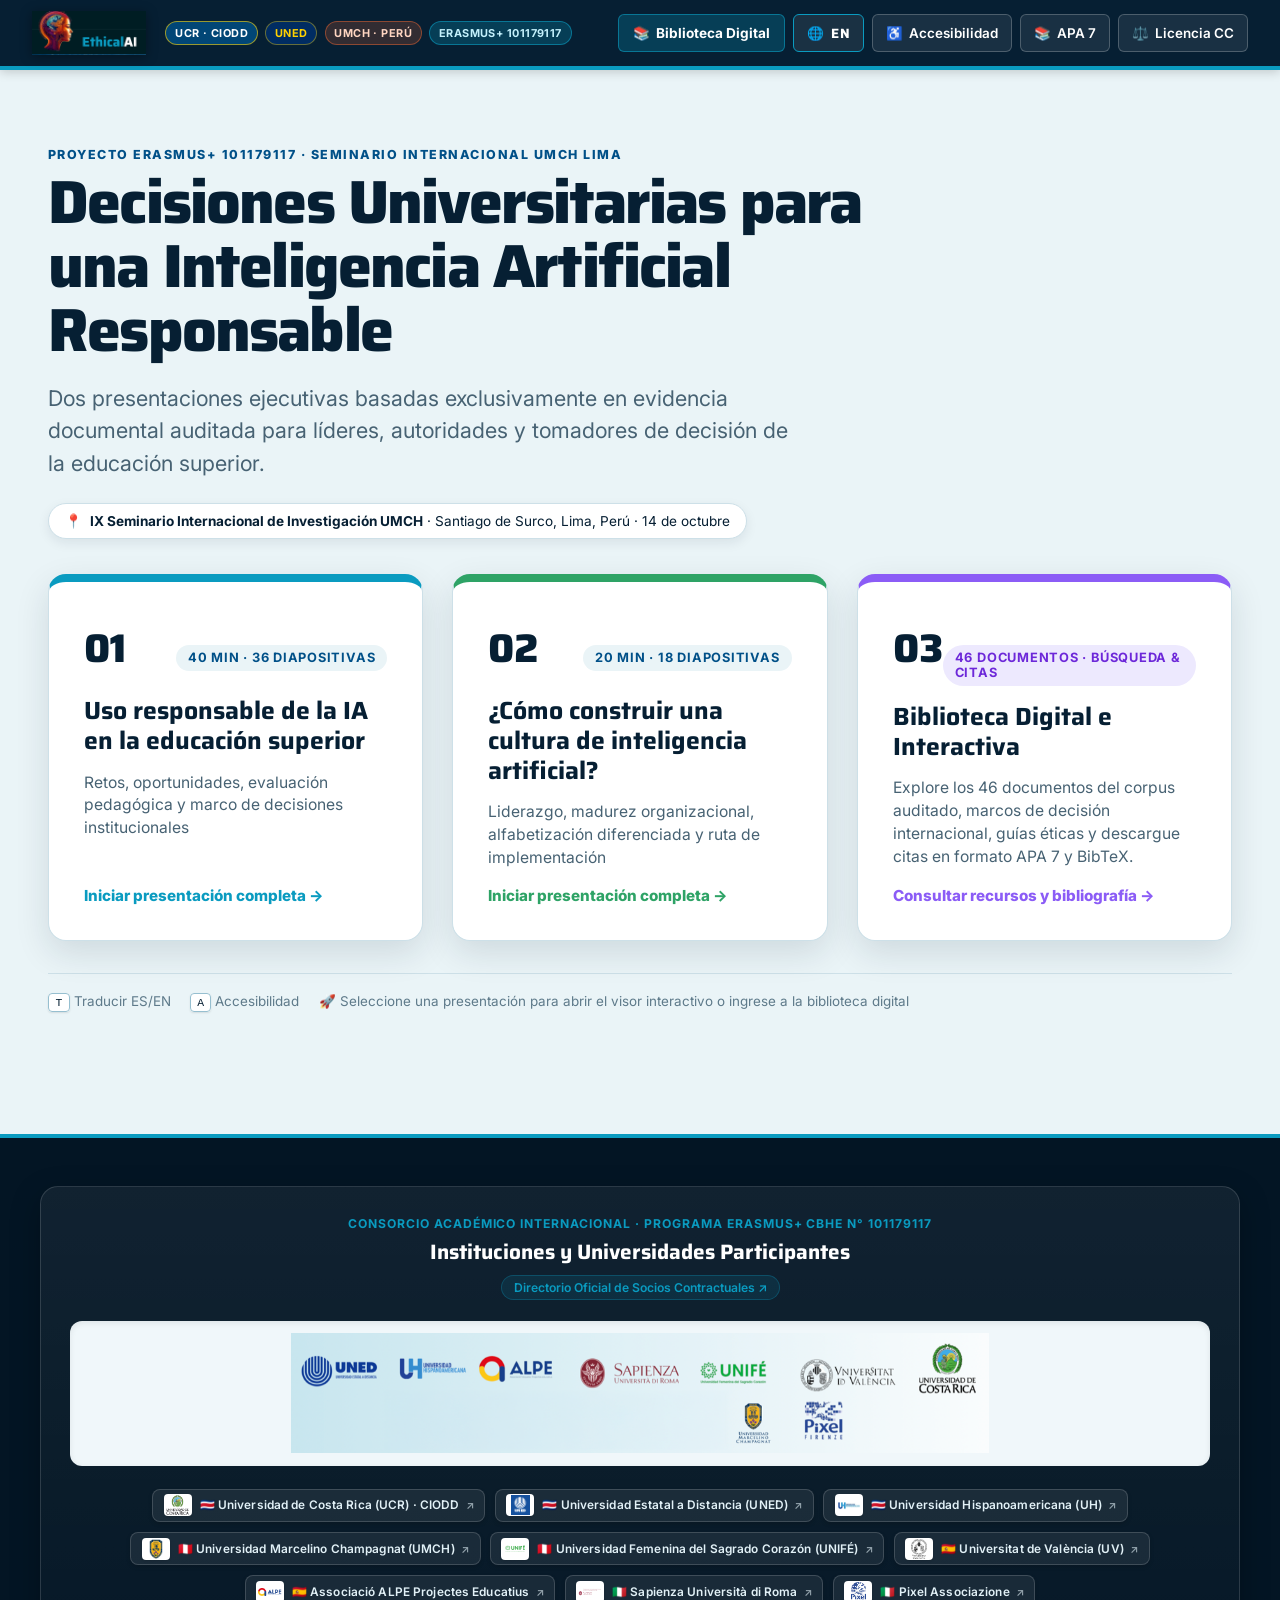
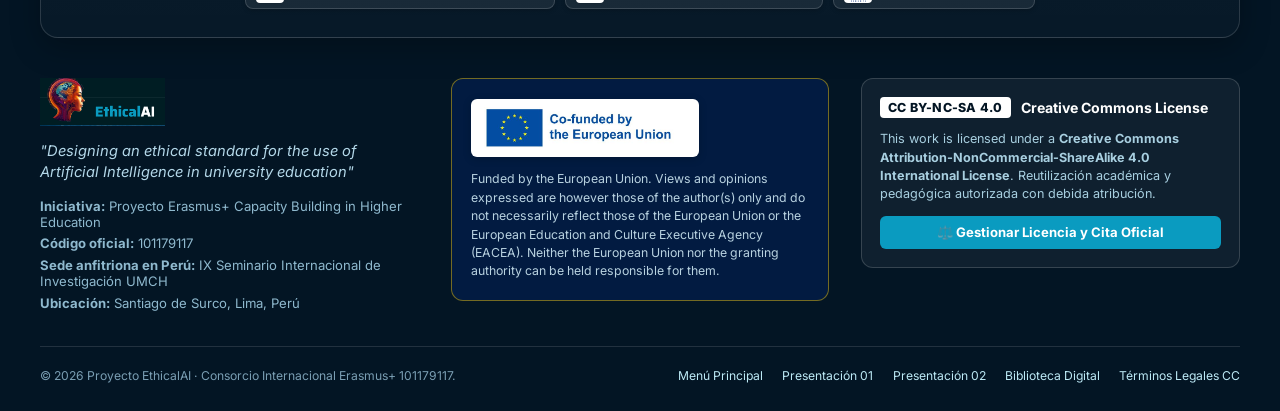
==== index.html @ 7a9e2408 "feat: publicación de plataforma interactiva EthicalAI Perú, biblioteca de recursos y presentaciones " ====
<!doctype html>
<html lang="es">
<head>
  <meta charset="utf-8">
  <meta name="viewport" content="width=device-width, initial-scale=1">
  <meta name="description" content="Presentaciones ejecutivas y biblioteca digital interactiva EthicalAI para autoridades y líderes universitarios en el Perú">
  <title>EthicalAI Perú | Menú Principal de Presentaciones y Biblioteca</title>
  <link rel="preconnect" href="https://fonts.googleapis.com">
  <link rel="preconnect" href="https://fonts.gstatic.com" crossorigin>
  <link href="https://fonts.googleapis.com/css2?family=Inter:wght@400;500;600;700;800&family=Saira:wght@500;600;700;800&display=swap" rel="stylesheet">
  <link rel="stylesheet" href="assets/styles.css">
</head>
<body data-page="hub">
  <a class="skip-link" href="#mainContent" id="skipLink">Saltar al contenido principal</a>

  <!-- Barra Superior Institucional -->
  <header class="topbar" role="banner">
    <div class="brand-group">
      <!-- Logo Oficial del Proyecto en la Esquina Superior -->
      <a href="index.html" class="brand-official-logo" aria-label="EthicalAI - Menú Principal">
        <img src="LogoProjecto.png" alt="EthicalAI - Logo Oficial del Proyecto Erasmus+" class="topbar-project-logo">
      </a>

      <!-- Insignias de Afiliación Oficial -->
      <div class="institutional-ribbon" aria-label="Afiliaciones institucionales oficiales">
        <span class="inst-tag ucr" title="Universidad de Costa Rica - CIODD">UCR · CIODD</span>
        <span class="inst-tag uned" title="Universidad Estatal a Distancia, Costa Rica">UNED</span>
        <span class="inst-tag umch" title="Universidad Marcelino Champagnat, Lima - Perú">UMCH · Perú</span>
        <span class="inst-tag eu" title="Cofinanciado por el Programa Erasmus+ de la Unión Europea">Erasmus+ 101179117</span>
      </div>
    </div>

    <div class="topbar-actions" role="toolbar" aria-label="Herramientas y Accesos">
      <!-- Acceso Directo a Biblioteca Interactiva -->
      <a href="biblioteca.html" class="topbar-nav-link" title="Consultar biblioteca interactiva de recursos y bibliografía">
        <span>📚</span>
        <span>Biblioteca Digital</span>
      </a>

      <!-- Selector de Idioma -->
      <button id="langButton" class="text-button lang-toggle" aria-label="Cambiar idioma (Español / English)" title="Cambiar idioma (T)">
        <span class="lang-flag" aria-hidden="true">🌐</span>
        <span id="langLabel">EN</span>
      </button>

      <!-- Accesibilidad -->
      <button id="a11yButton" class="text-button" aria-expanded="false" aria-controls="a11yDialog" aria-label="Opciones de accesibilidad">
        <span aria-hidden="true">♿</span>
        <span class="btn-label" id="a11yBtnLabel">Accesibilidad</span>
      </button>

      <!-- Referencias APA 7 -->
      <button id="refsButton" class="text-button" aria-expanded="false" aria-controls="referencesDialog" aria-label="Ver referencias bibliográficas APA 7">
        <span aria-hidden="true">📚</span>
        <span class="btn-label" id="refsBtnLabel">APA 7</span>
      </button>

      <!-- Gestión de Licencia Creative Commons -->
      <button id="ccHubBtn" class="text-button" aria-expanded="false" aria-controls="ccLicenseDialog" aria-label="Gestionar licencia Creative Commons" onclick="document.getElementById('ccLicenseDialog').showModal()">
        <span aria-hidden="true">⚖️</span>
        <span class="btn-label">Licencia CC</span>
      </button>
    </div>
  </header>

  <!-- Contenido Principal: Selector de Presentaciones y Recursos -->
  <main id="mainContent" class="deck-picker">
    <div class="picker-container">
      <div class="picker-copy">
        <p class="eyebrow" id="pickerEyebrow">Proyecto Erasmus+ 101179117 · Seminario Internacional UMCH Lima</p>
        <h1 id="pickerTitle">Decisiones Universitarias para una Inteligencia Artificial Responsable</h1>
        <p class="lead" id="pickerLead">
          Dos presentaciones ejecutivas basadas exclusivamente en evidencia documental auditada para líderes, autoridades y tomadores de decisión de la educación superior, junto a una biblioteca interactiva de recursos.
        </p>
        <div class="host-badge">
          <span class="host-pin">📍</span>
          <span id="hostDetails"><strong>IX Seminario Internacional de Investigación UMCH</strong> · Santiago de Surco, Lima, Perú · 14 de octubre</span>
        </div>
      </div>

      <!-- Tarjetas de Navegación a Páginas Independientes -->
      <div class="deck-options" role="region" aria-label="Seleccionar presentación o recurso">
        <!-- Presentación 1 -->
        <a href="presentacion-1.html" class="deck-card deck-one" aria-label="Abrir Presentación 1: Uso responsable de la IA en la educación superior">
          <div class="deck-card-header">
            <span class="deck-number">01</span>
            <span class="deck-duration" id="d1DurationTag">40 min · 36 diapositivas</span>
          </div>
          <strong id="d1Title">Uso responsable de la IA en la educación superior</strong>
          <span class="deck-desc" id="d1Subtitle">Retos, oportunidades, evaluación pedagógica y marco de decisiones institucionales</span>
          <span class="deck-cta" id="d1Cta">Iniciar presentación completa →</span>
        </a>

        <!-- Presentación 2 -->
        <a href="presentacion-2.html" class="deck-card deck-two" aria-label="Abrir Presentación 2: ¿Cómo construir una cultura de inteligencia artificial?">
          <div class="deck-card-header">
            <span class="deck-number">02</span>
            <span class="deck-duration" id="d2DurationTag">20 min · 18 diapositivas</span>
          </div>
          <strong id="d2Title">¿Cómo construir una cultura de inteligencia artificial?</strong>
          <span class="deck-desc" id="d2Subtitle">Liderazgo, madurez organizacional, alfabetización diferenciada y ruta de implementación</span>
          <span class="deck-cta" id="d2Cta">Iniciar presentación completa →</span>
        </a>

        <!-- Recurso Adicional: Biblioteca Digital e Interactiva -->
        <a href="biblioteca.html" class="deck-card deck-three" aria-label="Abrir Biblioteca Digital e Interactiva de Inteligencia Artificial">
          <div class="deck-card-header">
            <span class="deck-number">03</span>
            <span class="deck-duration">46 documentos · Búsqueda & Citas</span>
          </div>
          <strong>Biblioteca Digital e Interactiva</strong>
          <span class="deck-desc">Explore los 46 documentos del corpus auditado, marcos de decisión internacional, guías éticas y descargue citas en formato APA 7 y BibTeX.</span>
          <span class="deck-cta">Consultar recursos y bibliografía →</span>
        </a>
      </div>

      <div class="quick-shortcuts-bar" aria-label="Atajos de teclado e información">
        <span class="shortcut-item"><kbd>T</kbd> <span id="hintLang">Traducir ES/EN</span></span>
        <span class="shortcut-item"><kbd>A</kbd> <span id="hintA11y">Accesibilidad</span></span>
        <span class="shortcut-item"><span>🚀 Seleccione una presentación para abrir el visor interactivo o ingrese a la biblioteca digital</span></span>
      </div>
    </div>
  </main>

  <!-- FOOTER INSTITUCIONAL COMPLETO CON LOGOS Y CREATIVE COMMONS -->
  <footer class="project-footer" role="contentinfo">
    <div class="footer-container">
      <!-- Sección de Socios y Logos del Consorcio -->
      <div class="footer-partners-block">
        <div class="footer-partners-header">
          <p class="eyebrow">Consorcio Académico Internacional · Programa Erasmus+ CBHE N° 101179117</p>
          <h3>Instituciones y Universidades Participantes</h3>
          <a href="https://www.ethicalaiucr.info/COM_prtContractual.php" target="_blank" rel="noopener noreferrer" class="partners-portal-link" title="Ver detalle del consorcio en la web oficial ethicalaiucr.info">
            Directorio Oficial de Socios Contractuales ↗
          </a>
        </div>

        <!-- Banner con Logos Oficiales de las Instituciones -->
        <div class="partners-strip-card">
          <img src="LogosProyecto.png" alt="Logos oficiales de las instituciones socias del consorcio EthicalAI: UNED, UH, ALPE, Sapienza Università di Roma, UNIFÉ, Universitat de València, Universidad de Costa Rica, Universidad Marcelino Champagnat, Pixel" class="partners-strip-img">
        </div>

        <!-- Insignias e Identificadores Institucionales Interactivos con Logo y Enlace Oficial -->
        <div class="partners-badges-grid" aria-label="Universidades e instituciones socias con enlaces a sus sitios oficiales">
          <a href="https://www.ucr.ac.cr/" target="_blank" rel="noopener noreferrer" class="partner-tag" title="Sitio oficial de la Universidad de Costa Rica (UCR)">
            <span class="partner-tag-logo-wrap"><img src="assets/img/partners/CR_UCR.png" alt="UCR" class="partner-tag-logo"></span>
            <span class="partner-tag-name">🇨🇷 Universidad de Costa Rica (UCR) · CIODD</span>
            <span class="partner-tag-icon">↗</span>
          </a>
          <a href="https://www.uned.ac.cr/" target="_blank" rel="noopener noreferrer" class="partner-tag" title="Sitio oficial de la Universidad Estatal a Distancia (UNED)">
            <span class="partner-tag-logo-wrap"><img src="assets/img/partners/CR_UNED.png" alt="UNED" class="partner-tag-logo"></span>
            <span class="partner-tag-name">🇨🇷 Universidad Estatal a Distancia (UNED)</span>
            <span class="partner-tag-icon">↗</span>
          </a>
          <a href="https://www.uh.ac.cr/" target="_blank" rel="noopener noreferrer" class="partner-tag" title="Sitio oficial de la Universidad Hispanoamericana (UH)">
            <span class="partner-tag-logo-wrap"><img src="assets/img/partners/CR_UH.jpg" alt="UH" class="partner-tag-logo"></span>
            <span class="partner-tag-name">🇨🇷 Universidad Hispanoamericana (UH)</span>
            <span class="partner-tag-icon">↗</span>
          </a>
          <a href="https://umch.edu.pe/" target="_blank" rel="noopener noreferrer" class="partner-tag" title="Sitio oficial de la Universidad Marcelino Champagnat (UMCH)">
            <span class="partner-tag-logo-wrap"><img src="assets/img/partners/PE_UMCH.png" alt="UMCH" class="partner-tag-logo"></span>
            <span class="partner-tag-name">🇵🇪 Universidad Marcelino Champagnat (UMCH)</span>
            <span class="partner-tag-icon">↗</span>
          </a>
          <a href="https://www.unife.edu.pe/" target="_blank" rel="noopener noreferrer" class="partner-tag" title="Sitio oficial de la Universidad Femenina del Sagrado Corazón (UNIFÉ)">
            <span class="partner-tag-logo-wrap"><img src="assets/img/partners/PE_UNIFE.png" alt="UNIFÉ" class="partner-tag-logo"></span>
            <span class="partner-tag-name">🇵🇪 Universidad Femenina del Sagrado Corazón (UNIFÉ)</span>
            <span class="partner-tag-icon">↗</span>
          </a>
          <a href="https://www.uv.es/" target="_blank" rel="noopener noreferrer" class="partner-tag" title="Sitio oficial de la Universitat de València (UV)">
            <span class="partner-tag-logo-wrap"><img src="assets/img/partners/ES_UniValencia.png" alt="UV" class="partner-tag-logo"></span>
            <span class="partner-tag-name">🇪🇸 Universitat de València (UV)</span>
            <span class="partner-tag-icon">↗</span>
          </a>
          <a href="https://www.alqueriaeducatius.org/" target="_blank" rel="noopener noreferrer" class="partner-tag" title="Sitio oficial de Associació Empresarial l’Alqueria Projectes Educatius (ALPE)">
            <span class="partner-tag-logo-wrap"><img src="assets/img/partners/ES_ALPE.png" alt="ALPE" class="partner-tag-logo"></span>
            <span class="partner-tag-name">🇪🇸 Associació ALPE Projectes Educatius</span>
            <span class="partner-tag-icon">↗</span>
          </a>
          <a href="https://web.uniroma1.it/pdta/home/" target="_blank" rel="noopener noreferrer" class="partner-tag" title="Sitio oficial de Sapienza Università di Roma - Dipartimento PDTA">
            <span class="partner-tag-logo-wrap"><img src="assets/img/partners/IT_Sapienza.png" alt="Sapienza" class="partner-tag-logo"></span>
            <span class="partner-tag-name">🇮🇹 Sapienza Università di Roma</span>
            <span class="partner-tag-icon">↗</span>
          </a>
          <a href="https://www.pixel-online.net/" target="_blank" rel="noopener noreferrer" class="partner-tag" title="Sitio oficial de Pixel Associazione">
            <span class="partner-tag-logo-wrap"><img src="assets/img/partners/IT_Pixel.jpg" alt="Pixel" class="partner-tag-logo"></span>
            <span class="partner-tag-name">🇮🇹 Pixel Associazione</span>
            <span class="partner-tag-icon">↗</span>
          </a>
        </div>
      </div>

      <!-- Grilla Informativa Principal (3 Columnas) -->
      <div class="footer-main-grid">
        <!-- Columna 1: Identidad y Misión -->
        <div class="footer-col">
          <div class="footer-brand-title">
            <img src="LogoProjecto.png" alt="EthicalAI" class="footer-logo-img">
          </div>
          <p class="footer-slogan">
            "Designing an ethical standard for the use of Artificial Intelligence in university education"
          </p>
          <ul class="footer-meta-list">
            <li><strong>Iniciativa:</strong> Proyecto Erasmus+ Capacity Building in Higher Education</li>
            <li><strong>Código oficial:</strong> 101179117</li>
            <li><strong>Sede anfitriona en Perú:</strong> IX Seminario Internacional de Investigación UMCH</li>
            <li><strong>Ubicación:</strong> Santiago de Surco, Lima, Perú</li>
          </ul>
        </div>

        <!-- Columna 2: Cofinanciación Unión Europea y Disclaimer -->
        <div class="footer-col">
          <div class="eu-funding-box">
            <div class="eu-logo-card">
              <img src="co-funded-eu.png" alt="Co-funded by the European Union" class="eu-official-logo-img">
            </div>
            <p class="eu-disclaimer-text">
              Funded by the European Union. Views and opinions expressed are however those of the author(s) only and do not necessarily reflect those of the European Union or the European Education and Culture Executive Agency (EACEA). Neither the European Union nor the granting authority can be held responsible for them.
            </p>
          </div>
        </div>

        <!-- Columna 3: Licencia Creative Commons Gestionable -->
        <div class="footer-col">
          <div class="cc-license-card">
            <div class="cc-header">
              <span class="cc-icons-badge">CC BY-NC-SA 4.0</span>
              <span class="cc-license-title">Creative Commons License</span>
            </div>
            <p class="cc-summary-text">
              This work is licensed under a <strong>Creative Commons Attribution-NonCommercial-ShareAlike 4.0 International License</strong>. Reutilización académica y pedagógica autorizada con debida atribución.
            </p>
            <button class="btn-manage-cc" onclick="document.getElementById('ccLicenseDialog').showModal()">
              ⚖️ Gestionar Licencia y Cita Oficial
            </button>
          </div>
        </div>
      </div>

      <!-- Barra Inferior de Derechos -->
      <div class="footer-bottom-bar">
        <div>
          © 2026 Proyecto EthicalAI · Consorcio Internacional Erasmus+ 101179117.
        </div>
        <div class="footer-bottom-links">
          <a href="index.html">Menú Principal</a>
          <a href="presentacion-1.html">Presentación 01</a>
          <a href="presentacion-2.html">Presentación 02</a>
          <a href="biblioteca.html">Biblioteca Digital</a>
          <a href="https://creativecommons.org/licenses/by-nc-sa/4.0/deed.es" target="_blank" rel="noopener">Términos Legales CC</a>
        </div>
      </div>
    </div>
  </footer>

  <!-- Modal de Gestión de Licencia Creative Commons -->
  <dialog id="ccLicenseDialog" class="app-dialog cc-dialog" aria-labelledby="ccDialogTitle">
    <div class="dialog-header">
      <div>
        <p class="eyebrow">Derechos de Autor y Reutilización Académica</p>
        <h2 id="ccDialogTitle">Licencia Creative Commons CC BY-NC-SA 4.0</h2>
      </div>
      <button id="closeCcDialog" aria-label="Cerrar ventana de licencia" class="close-icon-btn" onclick="document.getElementById('ccLicenseDialog').close()">×</button>
    </div>
    <div class="dialog-content">
      <p style="font-size: 0.92rem; line-height: 1.55; color: var(--ink);">
        Los materiales, presentaciones y recursos desarrollados en el marco del <strong>Proyecto Erasmus+ 101179117 EthicalAI</strong> se publican bajo la <strong>Licencia Internacional Creative Commons Atribución-NoComercial-CompartirIgual 4.0 (CC BY-NC-SA 4.0)</strong>.
      </p>

      <div class="cc-dialog-terms">
        <div class="cc-term-card">
          <strong>✅ Libertad de Compartir</strong>
          <p>Usted puede copiar, proyectar y redistribuir el material en cualquier medio o formato para fines educativos, académicos y de investigación universitaria.</p>
        </div>
        <div class="cc-term-card">
          <strong>✅ Libertad de Adaptar</strong>
          <p>Usted puede remezclar, transformar y crear obras derivadas para apoyar la toma de decisiones institucionales o diseñar planes curriculares locales.</p>
        </div>
        <div class="cc-term-card">
          <strong>⚠️ Atribución Obligatoria (BY)</strong>
          <p>Debe otorgar el crédito correspondiente al consorcio EthicalAI y a las universidades autoras, proporcionar un enlace a la licencia e indicar si se realizaron cambios.</p>
        </div>
        <div class="cc-term-card">
          <strong>🚫 Uso No Comercial (NC)</strong>
          <p>No puede hacer uso del material con fines comerciales ni lucrativos directos o indirectos.</p>
        </div>
        <div class="cc-term-card">
          <strong>🔄 Compartir Igual (SA)</strong>
          <p>Si remezcla o transforma este material, debe difundir sus aportes bajo esta misma licencia Creative Commons CC BY-NC-SA 4.0.</p>
        </div>
      </div>

      <!-- Generador de Citas de Atribución -->
      <div class="cc-citation-generator">
        <h4>Generador de Atribución Oficial para Reutilización</h4>
        <p style="font-size: 0.8rem; color: var(--ink-secondary); margin-bottom: 0.6rem;">
          Copie la fórmula de atribución requerida para incluir en sus presentaciones, documentos de política institucional o sitios web:
        </p>

        <div class="citation-box" id="ccApaText">
Proyecto Erasmus+ EthicalAI. (2026). <em>Materiales y presentaciones para la adopción responsable de la inteligencia artificial en la educación superior en el Perú</em>. Consorcio UCR, UNED, UH, UMCH, UNIFÉ, UV, Sapienza, ALPE, Pixel.
        </div>

        <div class="citation-actions">
          <button id="copyCcApaBtn" class="btn-primary" style="font-size: 0.82rem; padding: 0.45rem 0.85rem;" onclick="navigator.clipboard.writeText('Proyecto Erasmus+ EthicalAI. (2026). Materiales y presentaciones para la adopción responsable de la inteligencia artificial en la educación superior en el Perú. Consorcio UCR, UNED, UH, UMCH, UNIFÉ, UV, Sapienza, ALPE, Pixel.').then(()=>alert('¡Cita copiada al portapapeles!'))">
            📋 Copiar Cita APA 7
          </button>
          <a href="https://creativecommons.org/licenses/by-nc-sa/4.0/deed.es" target="_blank" rel="noopener noreferrer" class="btn-export-outline" style="font-size: 0.82rem; padding: 0.45rem 0.85rem;">
            ↗️ Ver Código Legal en Creative Commons
          </a>
        </div>
      </div>
    </div>
  </dialog>

  <!-- Modal de Referencias Bibliográficas APA 7 -->
  <dialog id="referencesDialog" class="app-dialog references-dialog" aria-labelledby="dialogTitle">
    <div class="dialog-header">
      <div>
        <p class="eyebrow" id="refEyebrow">Corpus Documental Auditado</p>
        <h2 id="dialogTitle">Referencias APA 7</h2>
      </div>
      <button id="closeRefs" aria-label="Cerrar ventana de referencias" class="close-icon-btn">×</button>
    </div>
    <div class="dialog-content">
      <p class="dialog-intro" id="refIntro">
        Todas las fuentes y cifras corresponden exclusivamente al corpus JSON auditado para el proyecto EthicalAI Perú. Las páginas citadas corresponden al documento primario de origen.
      </p>
      <div id="referencesList" class="references-list" role="list"></div>
      <div style="margin-top: 1.5rem; text-align: center;">
        <a href="biblioteca.html" class="btn-primary" style="text-decoration: none; display: inline-flex; align-items: center; gap: 0.4rem;">
          📚 Abrir Biblioteca Completa con los 46 Documentos y Citas →
        </a>
      </div>
    </div>
  </dialog>

  <!-- Modal de Opciones de Accesibilidad -->
  <dialog id="a11yDialog" class="app-dialog a11y-dialog" aria-labelledby="a11yTitle">
    <div class="dialog-header">
      <div>
        <p class="eyebrow" id="a11yEyebrow">Configuración</p>
        <h2 id="a11yTitle">Accesibilidad e Inclusión</h2>
      </div>
      <button id="closeA11y" aria-label="Cerrar menú de accesibilidad" class="close-icon-btn">×</button>
    </div>
    <div class="dialog-content">
      <div class="a11y-options-grid">
        <div class="a11y-item">
          <div>
            <strong id="a11yContrastTitle">Alto Contraste</strong>
            <p id="a11yContrastDesc">Optimiza la relación de contraste cromático para baja visión.</p>
          </div>
          <button id="contrastToggle" class="switch-button" aria-pressed="false">Activar</button>
        </div>

        <div class="a11y-item">
          <div>
            <strong id="a11yFontTitle">Tipografía Aumentada</strong>
            <p id="a11yFontDesc">Incrementa la escala del texto para facilitar la lectura.</p>
          </div>
          <button id="fontSizeToggle" class="switch-button" aria-pressed="false">Activar</button>
        </div>

        <div class="a11y-item">
          <div>
            <strong id="a11yDyslexiaTitle">Fuente de Alta Legibilidad</strong>
            <p id="a11yDyslexiaDesc">Aplica espaciado amplio y tipografía neutra.</p>
          </div>
          <button id="dyslexiaToggle" class="switch-button" aria-pressed="false">Activar</button>
        </div>
      </div>
    </div>
  </dialog>

  <script src="assets/app.js"></script>
</body>
</html>
---- assets/styles.css ----
/* ==========================================================================
   EthicalAI Perú — Estilos Oficiales e Identidad Institucional
   Afiliaciones: EthicalAI (Erasmus+) · CIODD - UCR · UNED · UMCH
   ========================================================================== */

:root {
  /* Paleta Oficial UCR / CIODD / EthicalAI / UNED */
  --ucr-blue: #005088;
  --ucr-gold: #ffd100;
  --ciodd-cyan: #00a3e0;
  --ethical-teal: #0a9bc0;
  --ethical-ice: #d5f4fd;
  --uned-navy: #002f6c;
  --uned-amber: #ffb81c;
  
  /* Sistema de Color Semántico */
  --navy: #061f33;
  --navy-dark: #001d23;
  --navy-light: #0d3856;
  --accent-cyan: #0a9bc0;
  --accent-green: #2ea366;
  --accent-coral: #e66432;
  --accent-amber: #f59e0b;
  --ink: #0f2738;
  --ink-secondary: #476273;
  --muted: #5e7a8a;
  --surface: #ffffff;
  --surface-alt: #f3f8fa;
  --surface-tint: #eaf4f7;
  --line: #cde0e8;
  --line-strong: #96bfd0;
  --shadow-sm: 0 4px 12px rgba(6, 31, 51, 0.08);
  --shadow-md: 0 12px 34px rgba(6, 31, 51, 0.12);
  --shadow-lg: 0 24px 64px rgba(6, 31, 51, 0.16);
  --radius-sm: 6px;
  --radius-md: 12px;
  --radius-lg: 18px;
  --radius-full: 9999px;
  --font-base: "Inter", -apple-system, BlinkMacSystemFont, "Segoe UI", Roboto, sans-serif;
  --font-heading: "Saira", var(--font-base);
  --transition: 0.22s cubic-bezier(0.16, 1, 0.3, 1);
}

/* Modo Alto Contraste */
body.high-contrast {
  --navy: #000000;
  --navy-dark: #000000;
  --surface: #ffffff;
  --surface-alt: #f0f0f0;
  --surface-tint: #e5e5e5;
  --ink: #000000;
  --ink-secondary: #111111;
  --muted: #222222;
  --accent-cyan: #0044cc;
  --accent-green: #006622;
  --accent-coral: #cc1100;
  --line: #000000;
  --line-strong: #000000;
  --shadow-sm: none;
  --shadow-md: none;
  --shadow-lg: none;
}

/* Modo Tipografía Aumentada */
body.large-font {
  font-size: 118%;
}

/* Modo Alta Legibilidad */
body.legible-font {
  font-family: Arial, "Helvetica Neue", sans-serif !important;
  letter-spacing: 0.03em;
  word-spacing: 0.08em;
  line-height: 1.65;
}

/* Reset y Base */
*, *::before, *::after {
  box-sizing: border-box;
}

html, body {
  margin: 0;
  padding: 0;
  min-height: 100%;
  background: var(--surface-tint);
  color: var(--ink);
  font-family: var(--font-base);
  -webkit-font-smoothing: antialiased;
}

.sr-only {
  position: absolute;
  width: 1px;
  height: 1px;
  padding: 0;
  margin: -1px;
  overflow: hidden;
  clip: rect(0, 0, 0, 0);
  white-space: nowrap;
  border: 0;
}

button, a {
  font: inherit;
}

button {
  border: 0;
  background: transparent;
  cursor: pointer;
}

button:focus-visible, a:focus-visible, [tabindex]:focus-visible {
  outline: 3px solid var(--ucr-gold);
  outline-offset: 3px;
}

.skip-link {
  position: fixed;
  top: -5rem;
  left: 1.5rem;
  z-index: 999;
  padding: 0.75rem 1.25rem;
  background: var(--navy);
  color: #fff;
  border-radius: var(--radius-sm);
  font-weight: 700;
  text-decoration: none;
  transition: top var(--transition);
}

.skip-link:focus {
  top: 1rem;
}

/* ==========================================================================
   Barra Superior Institucional (Header)
   ========================================================================== */

.topbar {
  min-height: 70px;
  background: var(--navy);
  color: #fff;
  border-bottom: 4px solid var(--accent-cyan);
  display: flex;
  align-items: center;
  justify-content: space-between;
  padding: 0.5rem clamp(1rem, 2.5vw, 2.5rem);
  position: sticky;
  top: 0;
  z-index: 50;
  box-shadow: 0 2px 10px rgba(0,0,0,0.18);
}

.brand-group {
  display: flex;
  align-items: center;
  gap: 1.2rem;
  flex-wrap: wrap;
}

.back-home-btn {
  display: inline-flex;
  align-items: center;
  gap: 0.5rem;
  background: rgba(255, 255, 255, 0.12);
  color: #fff;
  border: 1px solid rgba(255, 255, 255, 0.3);
  padding: 0.45rem 0.9rem;
  border-radius: var(--radius-sm);
  font-size: 0.85rem;
  font-weight: 700;
  text-decoration: none;
  transition: all var(--transition);
}

.back-home-btn:hover {
  background: var(--accent-cyan);
  border-color: #fff;
  color: #fff;
  transform: translateX(-2px);
}

.brand {
  display: flex;
  align-items: center;
  gap: 0.75rem;
  color: #fff;
  text-decoration: none;
}

.brand-mark {
  width: 40px;
  height: 40px;
  border-radius: 10px;
  background: linear-gradient(135deg, var(--accent-cyan), var(--ucr-blue));
  display: grid;
  place-items: center;
  font-family: var(--font-heading);
  font-weight: 800;
  font-size: 1.15rem;
  color: #fff;
  box-shadow: 0 4px 12px rgba(10, 155, 192, 0.35);
}

.brand-mark.culture-mark {
  background: linear-gradient(135deg, var(--accent-green), var(--ucr-blue));
}

.brand-text strong {
  display: block;
  font-family: var(--font-heading);
  font-size: 1.15rem;
  line-height: 1.1;
  letter-spacing: -0.01em;
}

.brand-text small {
  display: block;
  font-size: 0.72rem;
  color: #bce9f5;
  letter-spacing: 0.05em;
  text-transform: uppercase;
}

.institutional-ribbon {
  display: flex;
  align-items: center;
  gap: 0.45rem;
  flex-wrap: wrap;
}

.inst-tag {
  font-size: 0.68rem;
  font-weight: 700;
  padding: 0.25rem 0.55rem;
  border-radius: 999px;
  letter-spacing: 0.04em;
  text-transform: uppercase;
}

.inst-tag.ucr { background: rgba(0, 80, 136, 0.8); color: #fff; border: 1px solid rgba(255, 209, 0, 0.6); }
.inst-tag.uned { background: rgba(0, 47, 108, 0.85); color: #ffd100; border: 1px solid rgba(255, 209, 0, 0.4); }
.inst-tag.umch { background: rgba(230, 100, 50, 0.2); color: #ffd6c2; border: 1px solid rgba(230, 100, 50, 0.5); }
.inst-tag.eu { background: rgba(10, 155, 192, 0.25); color: #c4f1fc; border: 1px solid rgba(10, 155, 192, 0.6); }

.topbar-actions {
  display: flex;
  align-items: center;
  gap: 0.5rem;
}

.text-button {
  background: rgba(255, 255, 255, 0.08);
  border: 1px solid rgba(255, 255, 255, 0.22);
  color: #fff;
  border-radius: var(--radius-sm);
  padding: 0.45rem 0.8rem;
  font-size: 0.84rem;
  font-weight: 600;
  display: inline-flex;
  align-items: center;
  gap: 0.4rem;
  min-height: 38px;
  transition: all var(--transition);
}

.text-button:hover {
  background: rgba(255, 255, 255, 0.18);
  border-color: rgba(255, 255, 255, 0.4);
}

.text-button.btn-fullscreen {
  background: rgba(10, 155, 192, 0.35);
  border-color: var(--accent-cyan);
  font-weight: 700;
}

.text-button.btn-fullscreen:hover {
  background: var(--accent-cyan);
  color: #fff;
}

.lang-toggle {
  font-family: var(--font-heading);
  letter-spacing: 0.05em;
  font-weight: 700;
  border-color: var(--accent-cyan);
}

/* ==========================================================================
   Menú Principal / Selector de Presentaciones (Deck Picker)
   ========================================================================== */

.deck-picker {
  min-height: calc(100vh - 70px);
  padding: clamp(2.5rem, 6vw, 5rem) clamp(1rem, 4vw, 3rem);
  display: flex;
  align-items: center;
  justify-content: center;
}

.picker-container {
  max-width: 1200px;
  width: 100%;
}

.eyebrow {
  font-size: 0.78rem;
  font-weight: 800;
  letter-spacing: 0.12em;
  text-transform: uppercase;
  color: var(--ucr-blue);
  margin: 0 0 0.6rem 0;
}

.picker-copy h1 {
  font-family: var(--font-heading);
  font-size: clamp(2.2rem, 4.8vw, 3.8rem);
  font-weight: 800;
  line-height: 1.05;
  letter-spacing: -0.03em;
  color: var(--navy);
  margin: 0 0 1.2rem 0;
  max-width: 22ch;
}

.lead {
  font-size: clamp(1.05rem, 1.8vw, 1.35rem);
  line-height: 1.5;
  color: var(--ink-secondary);
  max-width: 58ch;
  margin: 0 0 1.5rem 0;
}

.host-badge {
  display: inline-flex;
  align-items: center;
  gap: 0.5rem;
  background: #fff;
  border: 1px solid var(--line);
  padding: 0.55rem 1rem;
  border-radius: var(--radius-full);
  font-size: 0.85rem;
  color: var(--navy);
  box-shadow: var(--shadow-sm);
  margin-bottom: 2.2rem;
}

.deck-options {
  display: grid;
  grid-template-columns: repeat(auto-fit, minmax(320px, 1fr));
  gap: 1.8rem;
  margin-bottom: 2rem;
}

a.deck-card {
  text-decoration: none;
  background: var(--surface);
  border: 1px solid var(--line);
  border-top: 8px solid var(--accent-cyan);
  border-radius: var(--radius-lg);
  padding: 2.2rem;
  box-shadow: var(--shadow-md);
  text-align: left;
  display: flex;
  flex-direction: column;
  gap: 1rem;
  color: inherit;
  transition: transform var(--transition), box-shadow var(--transition);
}

a.deck-card:hover {
  transform: translateY(-6px);
  box-shadow: var(--shadow-lg);
}

a.deck-card.deck-two {
  border-top-color: var(--accent-green);
}

a.deck-card.deck-three {
  border-top-color: #8b5cf6;
}

a.deck-card.deck-three .deck-duration {
  background: #ede9fe;
  color: #6d28d9;
}

a.deck-card.deck-three .deck-cta {
  color: #8b5cf6;
}

.deck-card-header {
  display: flex;
  justify-content: space-between;
  align-items: baseline;
}

.deck-number {
  font-family: var(--font-heading);
  font-size: 2.5rem;
  font-weight: 800;
  color: var(--navy);
}

.deck-duration {
  font-size: 0.8rem;
  font-weight: 700;
  letter-spacing: 0.06em;
  text-transform: uppercase;
  color: var(--ucr-blue);
  background: var(--surface-tint);
  padding: 0.35rem 0.75rem;
  border-radius: var(--radius-full);
}

.deck-card strong {
  font-family: var(--font-heading);
  font-size: 1.55rem;
  line-height: 1.2;
  color: var(--navy);
}

.deck-desc {
  font-size: 0.98rem;
  line-height: 1.45;
  color: var(--ink-secondary);
}

.deck-cta {
  font-size: 0.95rem;
  font-weight: 800;
  color: var(--accent-cyan);
  margin-top: auto;
  display: inline-flex;
  align-items: center;
  gap: 0.4rem;
}

.deck-card.deck-two .deck-cta {
  color: var(--accent-green);
}

.quick-shortcuts-bar {
  display: flex;
  flex-wrap: wrap;
  align-items: center;
  gap: 1.2rem;
  font-size: 0.84rem;
  color: var(--muted);
  padding-top: 1.2rem;
  border-top: 1px solid var(--line);
}

.shortcut-item kbd {
  background: #fff;
  border: 1px solid var(--line-strong);
  border-radius: 4px;
  padding: 0.15rem 0.4rem;
  font-family: monospace;
  font-size: 0.85em;
  box-shadow: 0 1px 2px rgba(0,0,0,0.1);
  color: var(--navy);
}

/* ==========================================================================
   Modo Presentación (Presentation Shell)
   ========================================================================== */

.presentation-shell {
  min-height: calc(100vh - 70px);
  display: flex;
  flex-direction: column;
  position: relative;
  background: #092233;
}

.presentation-meta {
  height: 48px;
  padding: 0 clamp(1rem, 3vw, 2.5rem);
  display: flex;
  align-items: center;
  justify-content: space-between;
  background: rgba(6, 31, 51, 0.95);
  color: #fff;
  border-bottom: 1px solid rgba(255, 255, 255, 0.1);
  z-index: 10;
}

.meta-left {
  display: flex;
  align-items: center;
  gap: 0.8rem;
}

.deck-active-label {
  font-family: var(--font-heading);
  font-weight: 700;
  font-size: 0.9rem;
  color: var(--accent-cyan);
}

.meta-divider {
  opacity: 0.4;
}

.meta-tag {
  font-size: 0.78rem;
  color: #cbe4ee;
}

.meta-right {
  display: flex;
  align-items: center;
  gap: 1rem;
}

.timer-display {
  font-family: monospace;
  font-size: 0.95rem;
  font-weight: 700;
  color: var(--ucr-gold);
  background: rgba(0,0,0,0.3);
  padding: 0.2rem 0.55rem;
  border-radius: var(--radius-sm);
}

.progress-track {
  height: 4px;
  width: 100%;
  background: rgba(255, 255, 255, 0.12);
}

.progress-bar-fill {
  height: 100%;
  width: 0%;
  background: linear-gradient(90deg, var(--accent-cyan), var(--ucr-blue));
  transition: width var(--transition);
}

.progress-bar-fill.culture-fill {
  background: linear-gradient(90deg, var(--accent-green), var(--ciodd-cyan));
}

.stage-container {
  flex: 1;
  display: flex;
  align-items: center;
  justify-content: center;
  padding: clamp(0.75rem, 2vw, 2rem) clamp(0.75rem, 2vw, 2rem) 5.5rem;
  overflow-y: auto;
}

/* Contenedor de Diapositiva (Canvas Responsivo Sin Superposiciones) */
.slide {
  width: 100%;
  max-width: 1350px;
  min-height: 520px;
  background: var(--surface);
  border-radius: var(--radius-lg);
  box-shadow: var(--shadow-lg);
  padding: clamp(1.8rem, 3.5vw, 3.5rem);
  display: flex;
  flex-direction: column;
  justify-content: flex-start;
  position: relative;
}

.slide::after {
  content: "";
  position: absolute;
  bottom: -60px;
  right: -60px;
  width: 180px;
  height: 180px;
  border-radius: 50%;
  background: radial-gradient(circle, rgba(10, 155, 192, 0.08), transparent 70%);
  pointer-events: none;
}

/* Portada y Diapositivas Especiales */
.slide.cover {
  background: linear-gradient(135deg, var(--navy-dark) 0%, var(--navy) 60%, var(--navy-light) 100%);
  color: #fff;
  border: 1px solid rgba(10, 155, 192, 0.3);
  justify-content: center;
}

.slide.cover::before {
  content: "";
  position: absolute;
  inset: 0;
  background-image: 
    linear-gradient(rgba(255, 255, 255, 0.03) 1px, transparent 1px),
    linear-gradient(90deg, rgba(255, 255, 255, 0.03) 1px, transparent 1px);
  background-size: 32px 32px;
  pointer-events: none;
}

.slide.cover .slide-kicker {
  color: var(--accent-cyan);
}

.slide.cover h2 {
  color: #fff;
  font-size: clamp(2.2rem, 4.2vw, 3.8rem);
  max-width: 18ch;
}

.slide.cover .subtitle {
  color: #c9e4ed;
  font-size: clamp(1.15rem, 1.8vw, 1.45rem);
}

.slide.closing {
  background: linear-gradient(135deg, #021a2c, #07344e);
  color: #fff;
  text-align: center;
  align-items: center;
  justify-content: center;
}

.slide.closing h2 {
  color: #fff;
  max-width: 22ch;
  margin: 0 auto 1.5rem auto;
}

.slide.closing .subtitle {
  color: #c3e2ec;
  max-width: 50ch;
  margin: 0 auto;
}

/* Tipografía de la Diapositiva */
.slide-kicker {
  font-size: clamp(0.75rem, 1.1vw, 0.88rem);
  font-weight: 800;
  letter-spacing: 0.12em;
  text-transform: uppercase;
  color: var(--ucr-blue);
  margin: 0 0 0.8rem 0;
  display: flex;
  align-items: center;
  gap: 0.5rem;
}

.slide-kicker::before {
  content: "";
  display: inline-block;
  width: 12px;
  height: 3px;
  background: var(--accent-cyan);
  border-radius: 2px;
}

.slide h2 {
  font-family: var(--font-heading);
  font-size: clamp(1.8rem, 3.2vw, 2.9rem);
  font-weight: 800;
  line-height: 1.12;
  letter-spacing: -0.025em;
  color: var(--navy);
  margin: 0 0 1rem 0;
  max-width: 30ch;
}

.slide .subtitle {
  font-size: clamp(1rem, 1.5vw, 1.25rem);
  line-height: 1.45;
  color: var(--ink-secondary);
  max-width: 58ch;
  margin: 0 0 1rem 0;
}

/* Línea de Fuente APA 7 (Posicionada abajo con margen natural, sin solapamientos) */
.source-line {
  margin-top: auto;
  padding-top: 1.2rem;
  font-size: 0.74rem;
  color: var(--muted);
  border-top: 1px solid var(--line);
  display: flex;
  justify-content: space-between;
  align-items: center;
  gap: 1rem;
}

.slide.cover .source-line {
  color: #93b9c9;
  border-top-color: rgba(255, 255, 255, 0.15);
}

/* ==========================================================================
   Componentes de Visualización y Diagramas
   ========================================================================== */

/* 1. Gráfico Comparativo Regional de Adopción */
.chart-bar-group {
  display: flex;
  flex-direction: column;
  gap: 0.85rem;
  margin: 1rem 0;
  max-width: 880px;
}

.bar-row {
  display: grid;
  grid-template-columns: 140px 1fr 65px;
  align-items: center;
  gap: 1rem;
}

.bar-label {
  font-weight: 700;
  font-size: 0.95rem;
  color: var(--navy);
}

.bar-track {
  height: 32px;
  background: var(--surface-alt);
  border-radius: var(--radius-sm);
  overflow: hidden;
  position: relative;
  border: 1px solid var(--line);
}

.bar-fill {
  height: 100%;
  border-radius: var(--radius-sm);
  display: flex;
  align-items: center;
  padding-left: 0.8rem;
  color: #fff;
  font-weight: 800;
  font-size: 0.88rem;
  transition: width 0.6s cubic-bezier(0.16, 1, 0.3, 1);
}

.bar-fill.latam { background: linear-gradient(90deg, #e66432, #f59e0b); }
.bar-fill.global { background: linear-gradient(90deg, #0a9bc0, #005088); }
.bar-fill.emea { background: linear-gradient(90deg, #2ea366, #0a9bc0); }
.bar-fill.us { background: #5e7a8a; }

.bar-val {
  font-family: var(--font-heading);
  font-weight: 800;
  font-size: 1.2rem;
  color: var(--navy);
  text-align: right;
}

/* 2. Tríada de Valor del Banco Mundial */
.triad-grid {
  display: grid;
  grid-template-columns: repeat(3, 1fr);
  gap: 1.2rem;
  margin: 1rem 0;
}

.triad-card {
  background: var(--surface-alt);
  border: 1px solid var(--line);
  border-top: 5px solid var(--accent-cyan);
  border-radius: var(--radius-md);
  padding: 1.4rem;
  display: flex;
  flex-direction: column;
  gap: 0.6rem;
}

.triad-card:nth-child(2) { border-top-color: var(--accent-coral); }
.triad-card:nth-child(3) { border-top-color: var(--accent-green); background: #f0faf4; }

.triad-card h3 {
  font-family: var(--font-heading);
  font-size: 1.3rem;
  margin: 0;
  color: var(--navy);
}

.triad-card p {
  font-size: 0.95rem;
  line-height: 1.4;
  color: var(--ink-secondary);
  margin: 0;
}

.triad-tag {
  font-size: 0.72rem;
  font-weight: 800;
  text-transform: uppercase;
  color: var(--ucr-blue);
  letter-spacing: 0.05em;
}

/* 3. Diagrama de Bifurcación Pedagógica */
.divergence-grid {
  display: grid;
  grid-template-columns: 1fr 1fr;
  gap: 1.5rem;
  margin: 1rem 0;
}

.divergence-card {
  border-radius: var(--radius-md);
  padding: 1.4rem;
  border: 2px solid var(--line);
}

.divergence-card.virtuous {
  background: #f0faf4;
  border-color: var(--accent-green);
}

.divergence-card.vicious {
  background: #fff5f2;
  border-color: var(--accent-coral);
}

.divergence-card h3 {
  margin: 0 0 0.6rem 0;
  font-family: var(--font-heading);
  font-size: 1.3rem;
  display: flex;
  align-items: center;
  gap: 0.5rem;
}

.divergence-card.virtuous h3 { color: #1e7044; }
.divergence-card.vicious h3 { color: #b83c16; }

.divergence-card ul {
  margin: 0;
  padding-left: 1.2rem;
  display: flex;
  flex-direction: column;
  gap: 0.5rem;
  font-size: 0.95rem;
  color: var(--ink);
}

/* 4. Cuadrantes de Ámbitos Universitarios */
.quadrant-grid {
  display: grid;
  grid-template-columns: repeat(2, 1fr);
  gap: 1.1rem;
  margin: 0.8rem 0;
}

.quadrant-card {
  background: var(--surface-alt);
  border: 1px solid var(--line);
  border-radius: var(--radius-md);
  padding: 1.1rem;
  border-left: 6px solid var(--accent-cyan);
}

.quadrant-card:nth-child(2) { border-left-color: var(--accent-coral); }
.quadrant-card:nth-child(3) { border-left-color: var(--ucr-blue); }
.quadrant-card:nth-child(4) { border-left-color: var(--accent-green); }

.quadrant-card h3 {
  margin: 0 0 0.4rem 0;
  font-size: 1.15rem;
  color: var(--navy);
}

.quadrant-card p {
  margin: 0 0 0.5rem 0;
  font-size: 0.92rem;
  color: var(--ink-secondary);
}

.quadrant-risk-badge {
  display: inline-block;
  font-size: 0.72rem;
  font-weight: 700;
  text-transform: uppercase;
  padding: 0.2rem 0.5rem;
  border-radius: 4px;
  background: #fff;
  border: 1px solid var(--line);
}

/* 5. Matriz Interactiva de Riesgos */
.risk-controls {
  display: flex;
  gap: 0.5rem;
  margin-bottom: 0.8rem;
  flex-wrap: wrap;
}

.risk-controls button {
  background: var(--surface-alt);
  border: 1px solid var(--line);
  padding: 0.35rem 0.8rem;
  border-radius: var(--radius-full);
  font-size: 0.82rem;
  font-weight: 700;
  color: var(--navy);
  transition: all var(--transition);
}

.risk-controls button[aria-pressed="true"] {
  background: var(--navy);
  color: #fff;
  border-color: var(--navy);
}

.risk-matrix-layout {
  display: grid;
  grid-template-columns: 80px repeat(3, 1fr);
  grid-template-rows: repeat(3, 75px) 25px;
  gap: 4px;
  max-width: 950px;
}

.axis-y-label {
  grid-row: 1 / 4;
  display: grid;
  place-items: center;
  writing-mode: vertical-rl;
  transform: rotate(180deg);
  font-weight: 800;
  font-size: 0.76rem;
  text-transform: uppercase;
  color: var(--muted);
  letter-spacing: 0.08em;
}

.axis-x-label {
  grid-column: 2 / 5;
  display: grid;
  place-items: center;
  font-weight: 800;
  font-size: 0.76rem;
  text-transform: uppercase;
  color: var(--muted);
  letter-spacing: 0.08em;
}

.risk-cell {
  background: #e8f5ed;
  border-radius: var(--radius-sm);
  padding: 0.5rem;
  overflow-y: auto;
  display: flex;
  flex-wrap: wrap;
  gap: 0.35rem;
  align-content: flex-start;
  border: 1px solid rgba(0,0,0,0.05);
}

.risk-cell.medium { background: #fef5db; }
.risk-cell.high { background: #fde8e4; }

.risk-chip {
  background: #fff;
  border: 1px solid var(--line);
  padding: 0.25rem 0.45rem;
  border-radius: 6px;
  font-size: 0.74rem;
  font-weight: 700;
  color: var(--navy);
  box-shadow: 0 1px 3px rgba(0,0,0,0.06);
  transition: opacity var(--transition);
}

.risk-chip.dimmed {
  opacity: 0.2;
}

/* 6. Flujo de Supervisión Humana Significativa */
.oversight-flow {
  display: grid;
  grid-template-columns: repeat(4, 1fr);
  gap: 0.8rem;
  margin: 1.2rem 0;
}

.oversight-step {
  background: var(--surface-alt);
  border: 1px solid var(--line);
  border-radius: var(--radius-md);
  padding: 1.2rem 0.8rem;
  text-align: center;
  display: flex;
  flex-direction: column;
  align-items: center;
  gap: 0.5rem;
}

.step-num-bubble {
  width: 42px;
  height: 42px;
  border-radius: 50%;
  background: var(--navy);
  color: #fff;
  font-family: var(--font-heading);
  font-weight: 800;
  font-size: 1.15rem;
  display: grid;
  place-items: center;
  box-shadow: 0 4px 10px rgba(6, 31, 51, 0.2);
}

.oversight-step h3 {
  margin: 0;
  font-size: 1.05rem;
  color: var(--navy);
}

.oversight-step p {
  margin: 0;
  font-size: 0.86rem;
  line-height: 1.35;
  color: var(--ink-secondary);
}

/* 7. Rediseño de Evaluación (4 Evidencias) */
.eval-evidence-grid {
  display: grid;
  grid-template-columns: repeat(4, 1fr);
  gap: 0.9rem;
  margin: 1rem 0;
}

.evidence-card {
  background: var(--surface-alt);
  border: 1px solid var(--line);
  border-top: 5px solid var(--accent-cyan);
  border-radius: var(--radius-md);
  padding: 1.1rem;
  display: flex;
  flex-direction: column;
  gap: 0.5rem;
}

.evidence-card:nth-child(2) { border-top-color: var(--accent-green); }
.evidence-card:nth-child(3) { border-top-color: var(--ucr-gold); }
.evidence-card:nth-child(4) { border-top-color: var(--accent-coral); }

.evidence-card strong {
  font-size: 1.1rem;
  color: var(--navy);
}

.evidence-card p {
  margin: 0;
  font-size: 0.88rem;
  line-height: 1.38;
  color: var(--ink-secondary);
}

.evidence-example {
  margin-top: auto;
  font-size: 0.78rem;
  font-style: italic;
  color: var(--ucr-blue);
  background: #fff;
  padding: 0.35rem 0.5rem;
  border-radius: 4px;
}

/* 8. Pirámide de Soberanía Tecnológica (Adoptar, Adaptar, Avanzar) */
.sovereign-pyramid {
  display: flex;
  flex-direction: column;
  gap: 0.75rem;
  margin: 1rem 0;
  max-width: 900px;
}

.pyramid-tier {
  border-radius: var(--radius-md);
  padding: 1rem 1.4rem;
  display: flex;
  align-items: center;
  justify-content: space-between;
  gap: 1.5rem;
  border: 1px solid var(--line);
}

.tier-3 { background: #f0faf4; border-left: 8px solid var(--accent-green); }
.tier-2 { background: #eaf4f7; border-left: 8px solid var(--accent-cyan); }
.tier-1 { background: var(--surface-alt); border-left: 8px solid var(--ucr-blue); }

.tier-header {
  min-width: 160px;
}

.tier-header strong {
  font-family: var(--font-heading);
  font-size: 1.25rem;
  display: block;
  color: var(--navy);
}

.tier-header span {
  font-size: 0.74rem;
  font-weight: 700;
  text-transform: uppercase;
  color: var(--muted);
}

.tier-body {
  font-size: 0.92rem;
  line-height: 1.4;
  color: var(--ink);
  margin: 0;
}

/* 9. Control para IA Agéntica */
.agentic-guardrails {
  display: grid;
  grid-template-columns: repeat(3, 1fr);
  gap: 1.1rem;
  margin: 1rem 0;
}

.guardrail-card {
  background: var(--surface-alt);
  border: 1px solid var(--line);
  border-radius: var(--radius-md);
  padding: 1.3rem;
  display: flex;
  flex-direction: column;
  gap: 0.6rem;
}

.guardrail-card.during {
  border-color: var(--accent-coral);
  background: #fff8f5;
}

.guardrail-card h3 {
  margin: 0;
  font-size: 1.15rem;
  color: var(--navy);
  display: flex;
  align-items: center;
  gap: 0.4rem;
}

.guardrail-card ul {
  margin: 0;
  padding-left: 1.2rem;
  display: flex;
  flex-direction: column;
  gap: 0.4rem;
  font-size: 0.92rem;
}

/* 10. Toolkit de Gobernanza (6 Piezas) */
.toolkit-grid {
  display: grid;
  grid-template-columns: repeat(3, 1fr);
  gap: 0.85rem;
  margin: 0.9rem 0;
}

.toolkit-card {
  background: var(--surface-alt);
  border: 1px solid var(--line);
  border-bottom: 4px solid var(--accent-cyan);
  border-radius: var(--radius-md);
  padding: 1.1rem;
  display: flex;
  gap: 0.8rem;
  align-items: flex-start;
}

.toolkit-badge {
  font-family: var(--font-heading);
  font-size: 1.5rem;
  font-weight: 800;
  color: var(--accent-green);
  line-height: 1;
}

.toolkit-card div strong {
  display: block;
  font-size: 1.05rem;
  color: var(--navy);
  margin-bottom: 0.25rem;
}

.toolkit-card div p {
  margin: 0;
  font-size: 0.84rem;
  line-height: 1.35;
  color: var(--ink-secondary);
}

/* 10b. Matriz de Decisión de IA MIT Sloan (Ambigüedad vs Riesgo) */
.sloan-matrix-wrap {
  display: grid;
  grid-template-columns: 85px repeat(2, 1fr);
  grid-template-rows: repeat(2, 1fr) 26px;
  gap: 8px;
  margin: 1rem 0;
  max-width: 950px;
}

.sloan-axis-y {
  grid-row: 1 / 3;
  display: grid;
  place-items: center;
  writing-mode: vertical-rl;
  transform: rotate(180deg);
  font-weight: 800;
  font-size: 0.76rem;
  text-transform: uppercase;
  color: var(--muted);
  letter-spacing: 0.08em;
}

.sloan-axis-x {
  grid-column: 2 / 4;
  display: grid;
  place-items: center;
  font-weight: 800;
  font-size: 0.76rem;
  text-transform: uppercase;
  color: var(--muted);
  letter-spacing: 0.08em;
}

.sloan-quadrant {
  background: var(--surface-alt);
  border: 2px solid var(--line);
  border-radius: var(--radius-md);
  padding: 1.2rem;
  display: flex;
  flex-direction: column;
  gap: 0.4rem;
}

.sloan-quadrant.strategic {
  border-color: var(--accent-coral);
  background: #fff5f2;
}

.sloan-quadrant.routine {
  border-color: var(--accent-green);
  background: #f0faf4;
}

.sloan-quadrant.predictable {
  border-color: var(--accent-amber);
  background: #fef8eb;
}

.sloan-quadrant.exploratory {
  border-color: var(--accent-cyan);
  background: #eaf4f7;
}

.sloan-badge {
  font-size: 0.72rem;
  font-weight: 800;
  text-transform: uppercase;
  letter-spacing: 0.05em;
  padding: 0.2rem 0.5rem;
  border-radius: 4px;
  align-self: flex-start;
  background: #fff;
}

.sloan-quadrant h3 {
  margin: 0;
  font-size: 1.2rem;
  color: var(--navy);
}

.sloan-quadrant p {
  margin: 0;
  font-size: 0.88rem;
  line-height: 1.35;
  color: var(--ink-secondary);
}

/* 10c. Menú de Políticas para Sílabos del MIT (Traffic Light) */
.syllabus-menu-grid {
  display: grid;
  grid-template-columns: repeat(4, 1fr);
  gap: 0.85rem;
  margin: 1rem 0;
}

.syllabus-policy-card {
  background: var(--surface-alt);
  border: 2px solid var(--line);
  border-radius: var(--radius-md);
  padding: 1.1rem;
  display: flex;
  flex-direction: column;
  gap: 0.5rem;
}

.syllabus-policy-card.unrestricted { border-top: 6px solid #2ea366; }
.syllabus-policy-card.limited { border-top: 6px solid #f59e0b; }
.syllabus-policy-card.required { border-top: 6px solid #005088; }
.syllabus-policy-card.prohibited { border-top: 6px solid #e66432; }

.policy-icon {
  font-size: 1.6rem;
  line-height: 1;
}

.syllabus-policy-card strong {
  font-size: 1.05rem;
  color: var(--navy);
  line-height: 1.2;
}

.syllabus-policy-card p {
  margin: 0;
  font-size: 0.84rem;
  line-height: 1.35;
  color: var(--ink-secondary);
}

.policy-best-for {
  margin-top: auto;
  font-size: 0.74rem;
  background: #fff;
  padding: 0.35rem 0.5rem;
  border-radius: 4px;
  border: 1px solid var(--line);
  color: var(--navy);
}

/* 10d. Principios Rectores y Estructura del MIT */
.principles-flow {
  display: grid;
  grid-template-columns: repeat(4, 1fr);
  gap: 0.75rem;
  margin: 1rem 0;
}

.principle-box {
  background: var(--surface-alt);
  border: 1px solid var(--line);
  border-radius: var(--radius-sm);
  padding: 0.8rem;
  border-left: 4px solid var(--accent-cyan);
}

.principle-box strong {
  display: block;
  font-size: 0.92rem;
  color: var(--navy);
  margin-bottom: 0.2rem;
}

.principle-box span {
  display: block;
  font-size: 0.78rem;
  color: var(--ink-secondary);
  line-height: 1.3;
}

.mit-governance-cards {
  display: grid;
  grid-template-columns: repeat(4, 1fr);
  gap: 0.85rem;
  margin: 1rem 0;
}

.mit-gov-card {
  background: var(--surface-alt);
  border: 1px solid var(--line);
  border-top: 5px solid var(--ucr-blue);
  border-radius: var(--radius-md);
  padding: 1.1rem;
  display: flex;
  flex-direction: column;
  gap: 0.45rem;
}

.mit-gov-card:nth-child(2) { border-top-color: var(--accent-cyan); }
.mit-gov-card:nth-child(3) { border-top-color: var(--accent-green); }
.mit-gov-card:nth-child(4) { border-top-color: var(--accent-coral); }

.mit-gov-card strong {
  font-size: 1.05rem;
  color: var(--navy);
}

.mit-gov-card p {
  margin: 0;
  font-size: 0.84rem;
  line-height: 1.35;
  color: var(--ink-secondary);
}

/* 11. Matriz RACI Institucional */
.raci-table-wrap {
  overflow-x: auto;
  margin: 0.8rem 0;
}

.raci-table {
  width: 100%;
  border-collapse: collapse;
  font-size: 0.9rem;
}

.raci-table th {
  background: var(--navy);
  color: #fff;
  padding: 0.75rem 1rem;
  text-align: left;
  font-weight: 700;
}

.raci-table td {
  padding: 0.75rem 1rem;
  border-bottom: 1px solid var(--line);
  color: var(--ink);
}

.raci-table tr:nth-child(even) td {
  background: var(--surface-alt);
}

.raci-role {
  font-weight: 800;
  color: var(--ucr-blue);
  width: 22%;
}

/* 12. Tablero de 8 KPIs para el Gobierno Universitario */
.kpi-scorecard {
  display: grid;
  grid-template-columns: repeat(4, 1fr);
  gap: 0.75rem;
  margin: 0.9rem 0;
}

.kpi-card {
  background: var(--surface-alt);
  border: 1px solid var(--line);
  border-top: 5px solid var(--accent-green);
  border-radius: var(--radius-md);
  padding: 0.9rem;
  display: flex;
  flex-direction: column;
  gap: 0.35rem;
}

.kpi-num {
  font-family: var(--font-heading);
  font-size: 1.25rem;
  font-weight: 800;
  color: var(--accent-cyan);
}

.kpi-card strong {
  font-size: 0.9rem;
  color: var(--navy);
  line-height: 1.25;
}

.kpi-card span {
  font-size: 0.78rem;
  color: var(--muted);
  line-height: 1.3;
}

/* 13. Agenda y Cronogramas (Gantt) */
.gantt-roadmap {
  display: grid;
  grid-template-columns: repeat(4, 1fr);
  gap: 0.8rem;
  margin: 1rem 0;
}

.gantt-phase {
  background: var(--surface-alt);
  border: 1px solid var(--line);
  border-top: 6px solid var(--accent-cyan);
  border-radius: var(--radius-md);
  padding: 1.2rem;
  display: flex;
  flex-direction: column;
  gap: 0.6rem;
}

.gantt-phase:nth-child(2) { border-top-color: var(--accent-green); }
.gantt-phase:nth-child(3) { border-top-color: var(--ucr-blue); }
.gantt-phase:nth-child(4) { border-top-color: var(--accent-amber); }

.gantt-phase strong {
  font-family: var(--font-heading);
  font-size: 1.15rem;
  color: var(--navy);
}

.gantt-phase span {
  font-size: 0.88rem;
  line-height: 1.4;
  color: var(--ink-secondary);
}

/* 14. Modelo de Madurez UNESCO (4 Niveles) */
.maturity-wrap {
  display: grid;
  grid-template-columns: 0.85fr 1.15fr;
  gap: 1.5rem;
  margin: 1rem 0;
  align-items: center;
}

.maturity-controls {
  display: flex;
  flex-direction: column;
  gap: 0.6rem;
}

.maturity-btn {
  background: var(--surface-alt);
  border: 1px solid var(--line);
  border-radius: var(--radius-md);
  padding: 0.85rem 1.1rem;
  text-align: left;
  font-weight: 700;
  color: var(--navy);
  transition: all var(--transition);
}

.maturity-btn[aria-pressed="true"] {
  background: var(--navy);
  color: #fff;
  border-color: var(--navy);
}

.maturity-panel {
  background: #f0faf4;
  border: 2px solid var(--accent-green);
  border-radius: var(--radius-lg);
  padding: 1.8rem;
}

.maturity-panel h3 {
  font-family: var(--font-heading);
  font-size: 1.5rem;
  color: var(--navy);
  margin: 0 0 0.8rem 0;
}

.maturity-panel p {
  font-size: 1.02rem;
  line-height: 1.5;
  color: var(--ink);
  margin: 0;
}

/* 15. Alfabetización Diferenciada por Roles */
.competency-table-wrap {
  display: grid;
  grid-template-columns: repeat(3, 1fr);
  gap: 1.1rem;
  margin: 1rem 0;
}

.competency-column {
  background: var(--surface-alt);
  border: 1px solid var(--line);
  border-top: 5px solid var(--ucr-blue);
  border-radius: var(--radius-md);
  padding: 1.2rem;
  display: flex;
  flex-direction: column;
  gap: 0.6rem;
}

.competency-column:nth-child(2) { border-top-color: var(--accent-green); }
.competency-column:nth-child(3) { border-top-color: var(--accent-coral); }

.competency-column h3 {
  margin: 0;
  font-size: 1.15rem;
  color: var(--navy);
}

.competency-column ul {
  margin: 0;
  padding-left: 1.2rem;
  display: flex;
  flex-direction: column;
  gap: 0.45rem;
  font-size: 0.92rem;
  color: var(--ink);
}

/* 16. Destacados Numéricos y Citas */
.big-stat-display {
  display: flex;
  align-items: baseline;
  gap: 1.5rem;
  margin: 1.2rem 0;
}

.big-stat-num {
  font-family: var(--font-heading);
  font-size: clamp(4.5rem, 8.5vw, 7.5rem);
  font-weight: 800;
  line-height: 0.9;
  letter-spacing: -0.04em;
  color: var(--accent-cyan);
}

.big-stat-num.coral { color: var(--accent-coral); }
.big-stat-num.green { color: var(--accent-green); }

.big-stat-copy {
  font-size: clamp(1.1rem, 1.8vw, 1.45rem);
  line-height: 1.35;
  color: var(--ink);
  max-width: 34ch;
}

.quote-box {
  border-left: 6px solid var(--accent-cyan);
  padding: 1rem 0 1rem 1.8rem;
  margin: 1.5rem 0;
}

.quote-box blockquote {
  font-family: var(--font-heading);
  font-size: clamp(1.35rem, 2.5vw, 2.2rem);
  font-weight: 600;
  line-height: 1.3;
  color: var(--navy);
  margin: 0;
}

.callout {
  border-left: 6px solid var(--accent-coral);
  padding: 0.8rem 0 0.8rem 1.4rem;
  font-family: var(--font-heading);
  font-size: 1.5rem;
  font-weight: 700;
  line-height: 1.25;
  color: var(--navy);
}

.point-list {
  display: flex;
  flex-direction: column;
  gap: 0.8rem;
  margin: 0;
  padding-left: 1.2rem;
  font-size: 1.02rem;
}

/* ==========================================================================
   Controles de Navegación Inferior
   ========================================================================== */

.controls {
  position: fixed;
  bottom: 1rem;
  left: 50%;
  transform: translateX(-50%);
  display: flex;
  align-items: center;
  gap: 0.75rem;
  background: rgba(255, 255, 255, 0.96);
  padding: 0.4rem 0.9rem;
  border-radius: var(--radius-full);
  box-shadow: 0 4px 22px rgba(0, 0, 0, 0.28);
  border: 1px solid var(--line);
  z-index: 40;
}

.nav-control-btn {
  width: 40px;
  height: 40px;
  border-radius: 50%;
  background: var(--navy);
  color: #fff;
  display: grid;
  place-items: center;
  font-size: 1.1rem;
  text-decoration: none;
  transition: all var(--transition);
}

.nav-control-btn:hover:not(:disabled) {
  background: var(--accent-cyan);
  transform: scale(1.08);
}

.nav-control-btn:disabled {
  opacity: 0.25;
  cursor: not-allowed;
}

.nav-control-btn.icon-home {
  background: var(--ucr-blue);
}

.nav-control-btn.icon-fs {
  background: #253846;
}

.slide-counter-badge {
  font-size: 0.88rem;
  font-weight: 800;
  color: var(--navy);
  min-width: 75px;
  text-align: center;
}

/* ==========================================================================
   Modales (Diálogos de Referencias y Accesibilidad)
   ========================================================================== */

.app-dialog {
  border: 0;
  border-radius: var(--radius-lg);
  padding: 0;
  width: min(850px, 94vw);
  max-height: 85vh;
  box-shadow: var(--shadow-lg);
  background: var(--surface);
}

.app-dialog::backdrop {
  background: rgba(6, 31, 51, 0.75);
  backdrop-filter: blur(4px);
}

.dialog-header {
  background: var(--navy);
  color: #fff;
  padding: 1.2rem 1.5rem;
  display: flex;
  justify-content: space-between;
  align-items: center;
  border-bottom: 3px solid var(--accent-cyan);
}

.dialog-header h2 {
  font-family: var(--font-heading);
  font-size: 1.6rem;
  margin: 0;
}

.dialog-header .eyebrow {
  color: #bce9f5;
}

.dialog-content {
  padding: 1.5rem;
  overflow-y: auto;
  max-height: calc(85vh - 90px);
}

.dialog-intro {
  font-size: 0.92rem;
  color: var(--ink-secondary);
  margin: 0 0 1.2rem 0;
  line-height: 1.5;
}

.references-list {
  display: flex;
  flex-direction: column;
  gap: 1rem;
}

.reference-item {
  padding-bottom: 1rem;
  border-bottom: 1px solid var(--line);
  font-size: 0.88rem;
  line-height: 1.55;
  color: var(--ink);
  hanging-punctuation: first;
}

.reference-item em {
  color: var(--ucr-blue);
  font-weight: 600;
}

.close-icon-btn {
  color: #fff;
  font-size: 1.6rem;
  line-height: 1;
  padding: 0.2rem 0.5rem;
}

.a11y-options-grid {
  display: flex;
  flex-direction: column;
  gap: 1rem;
}

.a11y-item {
  display: flex;
  justify-content: space-between;
  align-items: center;
  padding: 1rem;
  background: var(--surface-alt);
  border: 1px solid var(--line);
  border-radius: var(--radius-md);
  gap: 1rem;
}

.a11y-item strong {
  display: block;
  font-size: 1.05rem;
  color: var(--navy);
  margin-bottom: 0.2rem;
}

.a11y-item p {
  margin: 0;
  font-size: 0.85rem;
  color: var(--ink-secondary);
}

.switch-button {
  background: var(--surface);
  border: 2px solid var(--navy);
  color: var(--navy);
  font-weight: 700;
  font-size: 0.82rem;
  padding: 0.45rem 1rem;
  border-radius: var(--radius-full);
  min-width: 90px;
  transition: all var(--transition);
}

.switch-button[aria-pressed="true"] {
  background: var(--accent-green);
  border-color: var(--accent-green);
  color: #fff;
}

/* ==========================================================================
   Diseño Adaptativo (Responsive Design)
   ========================================================================== */

@media (max-width: 1024px) {
  .slide {
    padding: 1.8rem;
  }
  
  .triad-grid, .eval-evidence-grid, .oversight-flow, .gantt-roadmap, .competency-table-wrap, .agentic-guardrails {
    grid-template-columns: repeat(2, 1fr);
  }
  
  .kpi-scorecard {
    grid-template-columns: repeat(2, 1fr);
  }
}

@media (max-width: 768px) {
  .topbar {
    min-height: auto;
    padding: 0.6rem 1rem;
    flex-direction: column;
    gap: 0.6rem;
  }
  
  .brand-group {
    width: 100%;
    justify-content: space-between;
  }
  
  .institutional-ribbon {
    display: none;
  }
  
  .topbar-actions {
    width: 100%;
    justify-content: space-between;
  }
  
  .presentation-meta {
    padding: 0.5rem 1rem;
    height: auto;
    flex-wrap: wrap;
    gap: 0.5rem;
  }
  
  .slide {
    border-radius: var(--radius-md);
    padding: 1.4rem;
  }
  
  .slide h2 {
    font-size: 1.55rem;
  }
  
  .triad-grid, .eval-evidence-grid, .oversight-flow, .gantt-roadmap, .competency-table-wrap, .agentic-guardrails, .divergence-grid, .quadrant-grid, .toolkit-grid, .maturity-wrap, .kpi-scorecard {
    grid-template-columns: 1fr;
  }
  
  .bar-row {
    grid-template-columns: 100px 1fr 50px;
  }
  
  .controls {
    bottom: 0.6rem;
    padding: 0.3rem 0.6rem;
  }
}

/* Reducción de Movimiento */
@media (prefers-reduced-motion: reduce) {
  *, *::before, *::after {
    animation-duration: 0.01ms !important;
    animation-iteration-count: 1 !important;
    transition-duration: 0.01ms !important;
    scroll-behavior: auto !important;
  }
}

/* ==========================================================================
   IDENTIDAD OFICIAL, LOGO SUPERIOR Y TOPBAR ENHANCEMENTS
   ========================================================================== */

.brand-official-logo {
  display: inline-flex;
  align-items: center;
  text-decoration: none;
  transition: transform var(--transition);
}

.brand-official-logo:hover {
  transform: scale(1.03);
}

.topbar-project-logo {
  height: 44px;
  width: auto;
  max-width: 170px;
  object-fit: contain;
  display: block;
  filter: drop-shadow(0 2px 6px rgba(0,0,0,0.35));
}

.topbar-project-logo.mini {
  height: 36px;
  max-width: 135px;
}

.topbar-nav-link {
  background: rgba(10, 155, 192, 0.25);
  border: 1px solid rgba(10, 155, 192, 0.6);
  color: #fff;
  border-radius: var(--radius-sm);
  padding: 0.42rem 0.85rem;
  font-size: 0.85rem;
  font-weight: 700;
  text-decoration: none;
  display: inline-flex;
  align-items: center;
  gap: 0.4rem;
  min-height: 38px;
  transition: all var(--transition);
}

.topbar-nav-link:hover, .topbar-nav-link.active {
  background: var(--accent-cyan);
  border-color: #fff;
  color: #fff;
  transform: translateY(-1px);
}

/* ==========================================================================
   FOOTER INSTITUCIONAL COMPLETO Y RED DE SOCIOS
   ========================================================================== */

.project-footer {
  background: #031524;
  color: #d1e5ef;
  border-top: 4px solid var(--accent-cyan);
  padding: 3rem 1.5rem 1.8rem;
  margin-top: 3rem;
  position: relative;
  z-index: 10;
}

.footer-container {
  max-width: 1200px;
  margin: 0 auto;
}

/* Sección de Socios y Logos */
.footer-partners-block {
  background: linear-gradient(180deg, rgba(255,255,255,0.06), rgba(255,255,255,0.02));
  border: 1px solid rgba(255,255,255,0.14);
  border-radius: var(--radius-lg);
  padding: 1.8rem;
  margin-bottom: 2.5rem;
  box-shadow: 0 10px 30px rgba(0,0,0,0.25);
}

.footer-partners-header {
  text-align: center;
  margin-bottom: 1.3rem;
}

.footer-partners-header .eyebrow {
  color: var(--accent-cyan);
  font-size: 0.76rem;
  font-weight: 700;
  letter-spacing: 0.08em;
  text-transform: uppercase;
  margin-bottom: 0.3rem;
}

.footer-partners-header h3 {
  color: #fff;
  font-family: var(--font-heading);
  font-size: 1.3rem;
  margin: 0;
}

.partners-strip-card {
  background: #f0f7fa;
  border-radius: var(--radius-md);
  padding: 0.8rem 1.2rem;
  box-shadow: inset 0 2px 6px rgba(0,0,0,0.08);
  display: flex;
  justify-content: center;
  align-items: center;
  margin-bottom: 1.4rem;
  overflow: hidden;
}

.partners-strip-img {
  max-width: 100%;
  height: auto;
  max-height: 120px;
  object-fit: contain;
  display: block;
}

.partners-badges-grid {
  display: flex;
  flex-wrap: wrap;
  justify-content: center;
  gap: 0.6rem;
  margin-top: 1rem;
}

.partner-tag {
  background: rgba(255, 255, 255, 0.07);
  border: 1px solid rgba(255, 255, 255, 0.16);
  color: #e2f1f7;
  padding: 0.3rem 0.65rem;
  border-radius: 8px;
  font-size: 0.74rem;
  font-weight: 600;
  display: inline-flex;
  align-items: center;
  gap: 0.5rem;
  text-decoration: none;
  transition: all 0.2s cubic-bezier(0.16, 1, 0.3, 1);
  box-shadow: 0 2px 4px rgba(0, 0, 0, 0.15);
}

.partner-tag:hover {
  background: rgba(10, 155, 192, 0.22);
  border-color: var(--accent-cyan);
  color: #ffffff;
  transform: translateY(-2px);
  box-shadow: 0 6px 14px rgba(10, 155, 192, 0.25);
}

.partner-tag-logo-wrap {
  width: 28px;
  height: 22px;
  background: #ffffff;
  border-radius: 4px;
  display: inline-flex;
  align-items: center;
  justify-content: center;
  padding: 1px 2px;
  box-shadow: 0 1px 2px rgba(0,0,0,0.12);
  flex-shrink: 0;
  overflow: hidden;
}

.partner-tag-logo {
  max-width: 100%;
  max-height: 100%;
  width: auto;
  height: auto;
  object-fit: contain;
  display: block;
}

.partner-tag-name {
  white-space: nowrap;
  letter-spacing: 0.01em;
}

.partner-tag-icon {
  font-size: 0.68rem;
  opacity: 0.6;
  transition: transform 0.2s ease, opacity 0.2s ease;
  margin-left: -0.1rem;
}

.partner-tag:hover .partner-tag-icon {
  opacity: 1;
  transform: translate(2px, -2px);
  color: var(--accent-cyan);
}

.partners-portal-link {
  display: inline-flex;
  align-items: center;
  gap: 0.4rem;
  margin-top: 0.4rem;
  color: var(--accent-cyan);
  font-size: 0.76rem;
  font-weight: 600;
  text-decoration: none;
  background: rgba(10, 155, 192, 0.12);
  padding: 0.25rem 0.75rem;
  border-radius: 999px;
  border: 1px solid rgba(10, 155, 192, 0.3);
  transition: all 0.2s ease;
}

.partners-portal-link:hover {
  background: var(--accent-cyan);
  color: var(--navy-dark);
  border-color: var(--accent-cyan);
}

/* Grilla Principal del Footer (3 Columnas) */
.footer-main-grid {
  display: grid;
  grid-template-columns: repeat(auto-fit, minmax(310px, 1fr));
  gap: 2rem;
  padding-bottom: 2.2rem;
  border-bottom: 1px solid rgba(255,255,255,0.12);
}

.footer-col {
  display: flex;
  flex-direction: column;
  gap: 0.9rem;
}

.footer-brand-title {
  display: flex;
  align-items: center;
  gap: 0.8rem;
}

.footer-logo-img {
  height: 48px;
  width: auto;
  object-fit: contain;
}

.footer-slogan {
  font-style: italic;
  color: #b3d7e8;
  font-size: 0.92rem;
  line-height: 1.45;
  margin: 0;
}

.footer-meta-list {
  list-style: none;
  padding: 0;
  margin: 0;
  font-size: 0.82rem;
  color: #8fb9ce;
  display: flex;
  flex-direction: column;
  gap: 0.35rem;
}

/* Columna UE */
.eu-funding-box {
  background: rgba(0, 51, 153, 0.25);
  border: 1px solid rgba(255, 204, 0, 0.45);
  border-radius: var(--radius-md);
  padding: 1.2rem;
}

.eu-logo-card {
  background: #ffffff;
  border-radius: var(--radius-sm);
  padding: 0.5rem 0.85rem;
  margin-bottom: 0.85rem;
  display: inline-flex;
  align-items: center;
  box-shadow: 0 2px 8px rgba(0,0,0,0.18);
}

.eu-official-logo-img {
  height: 42px;
  width: auto;
  max-width: 100%;
  object-fit: contain;
  display: block;
}

.eu-disclaimer-text {
  font-size: 0.77rem;
  line-height: 1.5;
  color: #b8d2e0;
  margin: 0;
}

/* Columna Creative Commons */
.cc-license-card {
  background: rgba(255,255,255,0.05);
  border: 1px solid rgba(255,255,255,0.16);
  border-radius: var(--radius-md);
  padding: 1.1rem;
  display: flex;
  flex-direction: column;
  gap: 0.75rem;
}

.cc-header {
  display: flex;
  align-items: center;
  gap: 0.65rem;
}

.cc-icons-badge {
  background: #fff;
  color: #031524;
  font-weight: 800;
  font-size: 0.78rem;
  padding: 0.2rem 0.5rem;
  border-radius: 4px;
  display: inline-flex;
  align-items: center;
  gap: 0.2rem;
  letter-spacing: 0.02em;
}

.cc-license-title {
  font-weight: 700;
  color: #fff;
  font-size: 0.88rem;
}

.cc-summary-text {
  font-size: 0.79rem;
  line-height: 1.45;
  color: #a8cfe0;
  margin: 0;
}

.btn-manage-cc {
  background: var(--accent-cyan);
  color: #fff;
  border: none;
  border-radius: var(--radius-sm);
  padding: 0.55rem 0.95rem;
  font-size: 0.82rem;
  font-weight: 700;
  cursor: pointer;
  display: inline-flex;
  align-items: center;
  justify-content: center;
  gap: 0.4rem;
  transition: all var(--transition);
  text-decoration: none;
}

.btn-manage-cc:hover {
  background: #0db3dd;
  transform: translateY(-2px);
  box-shadow: 0 4px 14px rgba(10, 155, 192, 0.4);
}

/* Barra Inferior del Footer */
.footer-bottom-bar {
  padding-top: 1.3rem;
  display: flex;
  justify-content: space-between;
  align-items: center;
  flex-wrap: wrap;
  gap: 1rem;
  font-size: 0.76rem;
  color: #7a9eb3;
}

.footer-bottom-links {
  display: flex;
  gap: 1.2rem;
}

.footer-bottom-links a {
  color: #bce9f5;
  text-decoration: none;
  transition: color var(--transition);
}

.footer-bottom-links a:hover {
  color: #fff;
  text-decoration: underline;
}

/* ==========================================================================
   MODAL DE GESTIÓN DE LICENCIA CREATIVE COMMONS
   ========================================================================== */

.cc-dialog {
  max-width: 760px;
}

.cc-dialog-terms {
  display: grid;
  grid-template-columns: repeat(auto-fit, minmax(220px, 1fr));
  gap: 1rem;
  margin: 1.4rem 0;
}

.cc-term-card {
  background: var(--surface-alt);
  border: 1px solid var(--line);
  border-radius: var(--radius-md);
  padding: 1rem;
}

.cc-term-card strong {
  display: block;
  font-size: 0.95rem;
  color: var(--navy);
  margin-bottom: 0.35rem;
}

.cc-term-card p {
  font-size: 0.82rem;
  color: var(--ink-secondary);
  line-height: 1.45;
  margin: 0;
}

.cc-citation-generator {
  background: #f8fafc;
  border: 1px solid var(--line-strong);
  border-radius: var(--radius-md);
  padding: 1.2rem;
  margin-top: 1.2rem;
}

.cc-citation-generator h4 {
  margin: 0 0 0.5rem;
  color: var(--navy);
  font-size: 0.95rem;
}

.citation-box {
  background: #fff;
  border: 1px solid var(--line);
  border-radius: var(--radius-sm);
  padding: 0.75rem;
  font-family: monospace;
  font-size: 0.82rem;
  line-height: 1.5;
  color: var(--ink);
  margin: 0.6rem 0;
  word-break: break-all;
  white-space: pre-wrap;
}

.citation-actions {
  display: flex;
  flex-wrap: wrap;
  gap: 0.5rem;
}

/* ==========================================================================
   ESTILOS DE LA BIBLIOTECA DIGITAL E INTERACTIVA
   ========================================================================== */

.library-main {
  max-width: 1260px;
  margin: 0 auto;
  padding: 2rem 1.5rem 4rem;
}

.library-hero {
  background: linear-gradient(135deg, var(--navy), #082d46);
  color: #fff;
  border-radius: var(--radius-lg);
  padding: 2.5rem 2rem;
  margin-bottom: 2rem;
  box-shadow: var(--shadow-md);
  position: relative;
  overflow: hidden;
}

.library-hero::after {
  content: "";
  position: absolute;
  top: -40%;
  right: -20%;
  width: 500px;
  height: 500px;
  background: radial-gradient(circle, rgba(10, 155, 192, 0.25), transparent 70%);
  pointer-events: none;
}

.library-hero .eyebrow {
  color: var(--accent-cyan);
  font-weight: 700;
  text-transform: uppercase;
  letter-spacing: 0.08em;
  font-size: 0.8rem;
  margin-bottom: 0.5rem;
}

.library-hero h1 {
  font-family: var(--font-heading);
  font-size: clamp(1.8rem, 3.5vw, 2.5rem);
  font-weight: 800;
  line-height: 1.15;
  margin: 0 0 0.8rem;
  color: #fff;
}

.library-hero .lead {
  font-size: 1.05rem;
  line-height: 1.6;
  color: #cae6f5;
  max-width: 820px;
  margin-bottom: 1.8rem;
}

/* Tira de Estadísticas */
.stats-strip {
  display: grid;
  grid-template-columns: repeat(auto-fit, minmax(170px, 1fr));
  gap: 1rem;
}

.stat-item {
  background: rgba(255, 255, 255, 0.08);
  border: 1px solid rgba(255, 255, 255, 0.16);
  border-radius: var(--radius-md);
  padding: 1rem;
  text-align: center;
  backdrop-filter: blur(4px);
}

.stat-num {
  display: block;
  font-family: var(--font-heading);
  font-size: 1.85rem;
  font-weight: 800;
  color: var(--ethical-ice);
  line-height: 1.1;
  margin-bottom: 0.25rem;
}

.stat-label {
  font-size: 0.76rem;
  color: #b3d7e8;
  font-weight: 600;
  text-transform: uppercase;
  letter-spacing: 0.04em;
}

/* Pestañas de la Biblioteca */
.library-tabs-nav {
  display: flex;
  gap: 0.8rem;
  margin-bottom: 1.5rem;
  border-bottom: 2px solid var(--line);
  padding-bottom: 0.6rem;
}

.lib-tab-btn {
  background: none;
  border: none;
  padding: 0.6rem 1.2rem;
  font-family: var(--font-heading);
  font-size: 1.02rem;
  font-weight: 700;
  color: var(--muted);
  cursor: pointer;
  border-radius: var(--radius-sm);
  transition: all var(--transition);
  position: relative;
}

.lib-tab-btn:hover {
  color: var(--navy);
  background: var(--surface-alt);
}

.lib-tab-btn.active {
  color: var(--navy);
  background: var(--surface-tint);
}

.lib-tab-btn.active::after {
  content: "";
  position: absolute;
  bottom: -0.6rem;
  left: 0;
  right: 0;
  height: 3px;
  background: var(--accent-cyan);
  border-radius: 2px;
}

/* Sección de Búsqueda y Filtros */
.search-filter-card {
  background: var(--surface);
  border: 1px solid var(--line);
  border-radius: var(--radius-lg);
  padding: 1.5rem;
  margin-bottom: 2rem;
  box-shadow: var(--shadow-sm);
}

.search-input-wrap {
  position: relative;
  margin-bottom: 1.2rem;
}

.search-icon {
  position: absolute;
  left: 1rem;
  top: 50%;
  transform: translateY(-50%);
  font-size: 1.2rem;
  color: var(--muted);
  pointer-events: none;
}

.library-search-input {
  width: 100%;
  padding: 0.85rem 1rem 0.85rem 2.8rem;
  border: 2px solid var(--line-strong);
  border-radius: var(--radius-md);
  font-size: 1rem;
  font-family: var(--font-base);
  color: var(--ink);
  outline: none;
  transition: all var(--transition);
}

.library-search-input:focus {
  border-color: var(--accent-cyan);
  box-shadow: 0 0 0 4px rgba(10, 155, 192, 0.18);
}

/* Píldoras de Filtro */
.filter-group {
  margin-bottom: 0.9rem;
}

.filter-group-label {
  display: block;
  font-size: 0.78rem;
  font-weight: 700;
  text-transform: uppercase;
  letter-spacing: 0.05em;
  color: var(--muted);
  margin-bottom: 0.4rem;
}

.filter-pills-row {
  display: flex;
  flex-wrap: wrap;
  gap: 0.45rem;
}

.filter-pill {
  background: var(--surface-alt);
  border: 1px solid var(--line);
  color: var(--ink-secondary);
  padding: 0.35rem 0.75rem;
  border-radius: 999px;
  font-size: 0.8rem;
  font-weight: 600;
  cursor: pointer;
  transition: all var(--transition);
}

.filter-pill:hover {
  background: var(--surface-tint);
  border-color: var(--accent-cyan);
  color: var(--navy);
}

.filter-pill.active {
  background: var(--navy);
  border-color: var(--navy);
  color: #fff;
  font-weight: 700;
}

/* Barra de Control de Resultados */
.library-controls-bar {
  display: flex;
  justify-content: space-between;
  align-items: center;
  flex-wrap: wrap;
  gap: 1rem;
  margin-bottom: 1.5rem;
  padding: 0.5rem 0;
}

.results-counter {
  font-size: 0.88rem;
  font-weight: 700;
  color: var(--navy);
}

.controls-actions-group {
  display: flex;
  align-items: center;
  flex-wrap: wrap;
  gap: 0.6rem;
}

.sort-select {
  padding: 0.42rem 0.8rem;
  border: 1px solid var(--line-strong);
  border-radius: var(--radius-sm);
  background: #fff;
  font-size: 0.82rem;
  font-weight: 600;
  color: var(--ink);
  outline: none;
}

.btn-export-outline {
  background: #fff;
  border: 1px solid var(--line-strong);
  color: var(--navy);
  border-radius: var(--radius-sm);
  padding: 0.42rem 0.75rem;
  font-size: 0.82rem;
  font-weight: 700;
  cursor: pointer;
  display: inline-flex;
  align-items: center;
  gap: 0.35rem;
  transition: all var(--transition);
}

.btn-export-outline:hover {
  background: var(--navy);
  color: #fff;
  border-color: var(--navy);
}

/* Grilla de Documentos */
.documents-grid {
  display: grid;
  grid-template-columns: repeat(auto-fill, minmax(360px, 1fr));
  gap: 1.5rem;
}

.doc-card {
  background: var(--surface);
  border: 1px solid var(--line);
  border-radius: var(--radius-lg);
  padding: 1.4rem;
  box-shadow: var(--shadow-sm);
  display: flex;
  flex-direction: column;
  transition: all var(--transition);
  position: relative;
}

.doc-card:hover {
  border-color: var(--line-strong);
  box-shadow: var(--shadow-md);
  transform: translateY(-3px);
}

.doc-card-header {
  display: flex;
  justify-content: space-between;
  align-items: flex-start;
  gap: 0.5rem;
  margin-bottom: 0.75rem;
}

.doc-badges {
  display: flex;
  flex-wrap: wrap;
  gap: 0.35rem;
}

.badge {
  font-size: 0.72rem;
  font-weight: 700;
  padding: 0.2rem 0.55rem;
  border-radius: 999px;
  text-transform: uppercase;
  letter-spacing: 0.03em;
}

.badge.cat-badge {
  background: var(--surface-tint);
  color: var(--ucr-blue);
  border: 1px solid rgba(0, 80, 136, 0.25);
}

.badge.cat-badge.adoption { background: #e0f2fe; color: #0369a1; border-color: #bae6fd; }
.badge.cat-badge.governance { background: #f0fdf4; color: #15803d; border-color: #bbf7d0; }
.badge.cat-badge.risk { background: #fef2f2; color: #b91c1c; border-color: #fecaca; }
.badge.cat-badge.maturity { background: #fefce8; color: #a16207; border-color: #fef08a; }
.badge.cat-badge.literacy { background: #faf5ff; color: #7e22ce; border-color: #e9d5ff; }
.badge.cat-badge.ethics { background: #fff1f2; color: #be123c; border-color: #fecdd3; }
.badge.cat-badge.agentic { background: #ecfeff; color: #0e7490; border-color: #a5f3fc; }
.badge.cat-badge.sovereignty { background: #eef2ff; color: #3730a3; border-color: #c7d2fe; }
.badge.cat-badge.policy { background: #f1f5f9; color: #334155; border-color: #cbd5e1; }

.badge.type-badge {
  background: var(--surface-alt);
  color: var(--muted);
  border: 1px solid var(--line);
}

.doc-year {
  font-family: var(--font-heading);
  font-weight: 800;
  font-size: 0.95rem;
  color: var(--accent-cyan);
}

.doc-title {
  font-family: var(--font-heading);
  font-size: 1.15rem;
  font-weight: 700;
  color: var(--navy);
  margin: 0 0 0.35rem;
  line-height: 1.3;
}

.doc-author {
  font-size: 0.85rem;
  color: var(--ink-secondary);
  margin: 0 0 0.75rem;
}

.doc-summary {
  font-size: 0.87rem;
  line-height: 1.5;
  color: var(--ink);
  margin: 0 0 0.9rem;
  flex-grow: 1;
}

.doc-takeaway-box {
  background: var(--surface-alt);
  border-left: 3px solid var(--accent-cyan);
  padding: 0.65rem 0.8rem;
  border-radius: 0 var(--radius-sm) var(--radius-sm) 0;
  margin-bottom: 0.9rem;
}

.takeaway-tag {
  display: block;
  font-size: 0.72rem;
  font-weight: 800;
  text-transform: uppercase;
  color: var(--accent-cyan);
  margin-bottom: 0.2rem;
}

.doc-takeaway-box p {
  font-size: 0.8rem;
  line-height: 1.45;
  color: var(--ink);
  margin: 0;
}

.doc-card-meta {
  display: flex;
  justify-content: space-between;
  font-size: 0.76rem;
  color: var(--muted);
  padding-top: 0.6rem;
  border-top: 1px solid var(--line);
  margin-bottom: 0.9rem;
}

.doc-actions {
  display: flex;
  gap: 0.5rem;
}

.btn-card-action {
  flex: 1;
  padding: 0.45rem 0.6rem;
  border-radius: var(--radius-sm);
  font-size: 0.8rem;
  font-weight: 700;
  cursor: pointer;
  border: 1px solid var(--line-strong);
  background: var(--surface-alt);
  color: var(--navy);
  transition: all var(--transition);
  text-align: center;
}

.btn-card-action:hover {
  background: var(--navy);
  color: #fff;
  border-color: var(--navy);
}

.btn-card-action.btn-copy-apa {
  background: rgba(10, 155, 192, 0.1);
  border-color: var(--accent-cyan);
  color: var(--accent-cyan);
}

.btn-card-action.btn-copy-apa:hover {
  background: var(--accent-cyan);
  color: #fff;
}

/* Grilla Multimedia y Recursos Oficiales */
.multimedia-grid {
  display: grid;
  grid-template-columns: repeat(auto-fill, minmax(340px, 1fr));
  gap: 1.5rem;
}

.multimedia-card {
  background: var(--surface);
  border: 1px solid var(--line);
  border-radius: var(--radius-lg);
  padding: 1.5rem;
  box-shadow: var(--shadow-sm);
  display: flex;
  flex-direction: column;
}

.mm-header {
  display: flex;
  justify-content: space-between;
  align-items: center;
  margin-bottom: 0.8rem;
}

.badge-deck { background: #e0f2fe; color: #0284c7; }
.badge-doc { background: #fef3c7; color: #d97706; }
.badge-event { background: #f3e8ff; color: #9333ea; }

.mm-duration {
  font-size: 0.78rem;
  font-weight: 600;
  color: var(--muted);
}

.multimedia-card h3 {
  font-family: var(--font-heading);
  font-size: 1.2rem;
  margin: 0 0 0.5rem;
  color: var(--navy);
}

.mm-summary {
  font-size: 0.88rem;
  line-height: 1.5;
  color: var(--ink-secondary);
  flex-grow: 1;
  margin-bottom: 1rem;
}

.mm-meta {
  font-size: 0.8rem;
  color: var(--muted);
  margin-bottom: 1rem;
}

.mm-action {
  text-align: center;
  padding: 0.6rem 1rem;
  border-radius: var(--radius-sm);
  font-weight: 700;
  font-size: 0.88rem;
  text-decoration: none;
}

/* Toast de Notificación */
.app-toast {
  position: fixed;
  bottom: 2rem;
  right: 2rem;
  background: var(--navy);
  color: #fff;
  border-left: 4px solid var(--accent-cyan);
  padding: 0.8rem 1.4rem;
  border-radius: var(--radius-md);
  box-shadow: var(--shadow-lg);
  font-size: 0.88rem;
  font-weight: 600;
  z-index: 9999;
  opacity: 0;
  transform: translateY(20px);
  pointer-events: none;
  transition: all 0.25s cubic-bezier(0.16, 1, 0.3, 1);
}

.app-toast.visible {
  opacity: 1;
  transform: translateY(0);
}

/* ==========================================================================
   ESTILOS DE ACCESIBILIDAD Y RESPONSIVE EXTRA
   ========================================================================== */

@media (max-width: 768px) {
  .footer-main-grid {
    grid-template-columns: 1fr;
  }
  
  .documents-grid, .multimedia-grid {
    grid-template-columns: 1fr;
  }
  
  .library-controls-bar {
    flex-direction: column;
    align-items: flex-start;
  }
  
  .controls-actions-group {
    width: 100%;
    justify-content: space-between;
  }
}
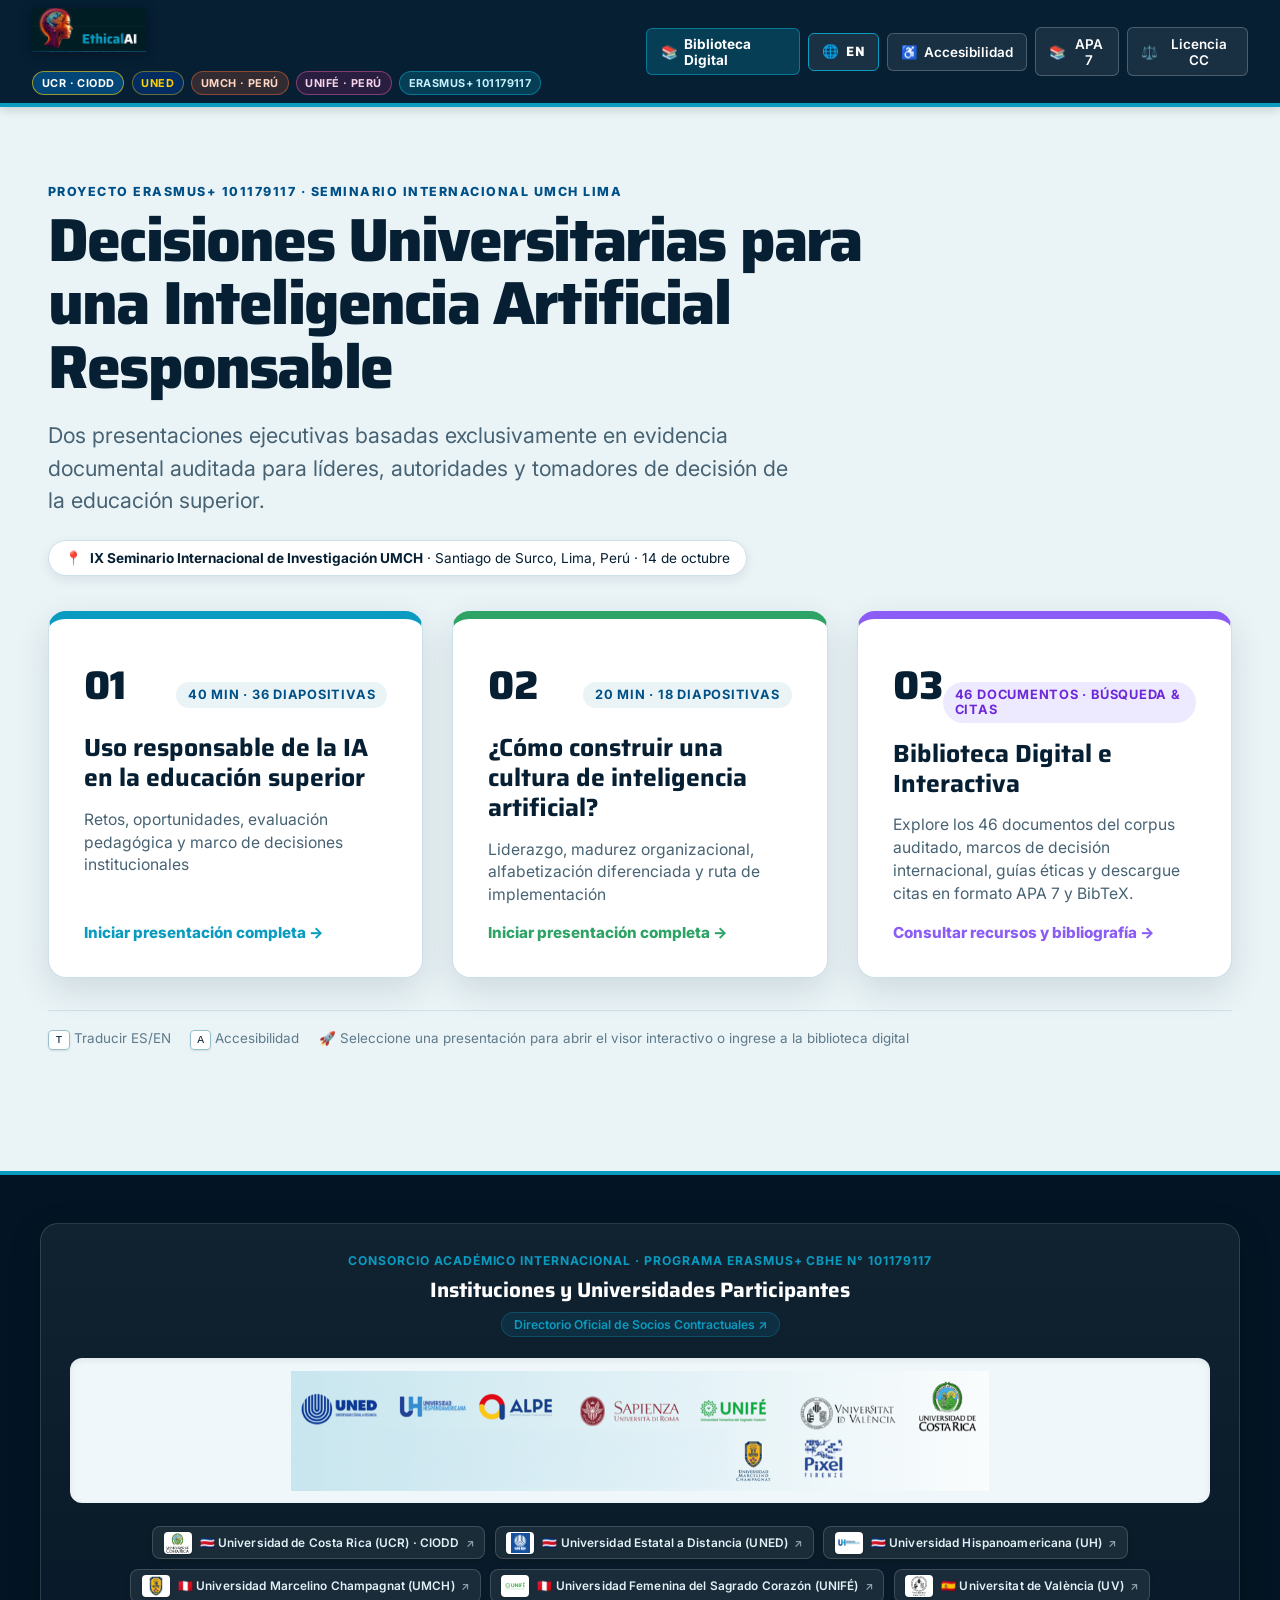
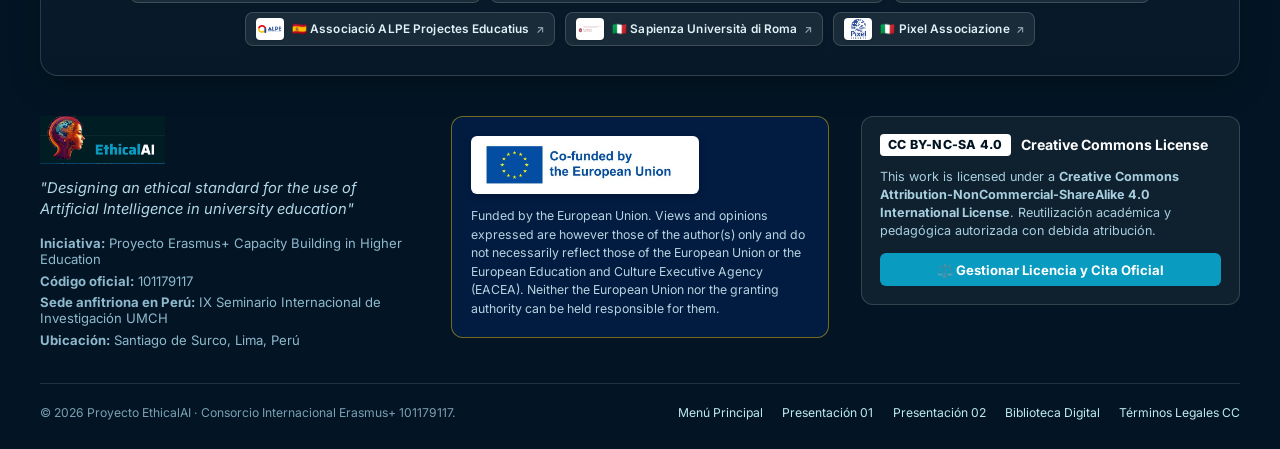
==== commit 8a7ff8a8: "Añade UNIFÉ a las insignias institucionales y líneas de fuente Incluye la etiqueta UNIFÉ · Perú junt" ====
--- a/index.html
+++ b/index.html
@@ -26,6 +26,7 @@
         <span class="inst-tag ucr" title="Universidad de Costa Rica - CIODD">UCR · CIODD</span>
         <span class="inst-tag uned" title="Universidad Estatal a Distancia, Costa Rica">UNED</span>
         <span class="inst-tag umch" title="Universidad Marcelino Champagnat, Lima - Perú">UMCH · Perú</span>
+        <span class="inst-tag unife" title="Universidad Femenina del Sagrado Corazón, Lima - Perú">UNIFÉ · Perú</span>
         <span class="inst-tag eu" title="Cofinanciado por el Programa Erasmus+ de la Unión Europea">Erasmus+ 101179117</span>
       </div>
     </div>
--- a/assets/styles.css
+++ b/assets/styles.css
@@ -1,6 +1,6 @@
 /* ==========================================================================
    EthicalAI Perú — Estilos Oficiales e Identidad Institucional
-   Afiliaciones: EthicalAI (Erasmus+) · CIODD - UCR · UNED · UMCH
+   Afiliaciones: EthicalAI (Erasmus+) · CIODD - UCR · UNED · UMCH · UNIFÉ
    ========================================================================== */
 
 :root {
@@ -243,6 +243,7 @@
 .inst-tag.ucr { background: rgba(0, 80, 136, 0.8); color: #fff; border: 1px solid rgba(255, 209, 0, 0.6); }
 .inst-tag.uned { background: rgba(0, 47, 108, 0.85); color: #ffd100; border: 1px solid rgba(255, 209, 0, 0.4); }
 .inst-tag.umch { background: rgba(230, 100, 50, 0.2); color: #ffd6c2; border: 1px solid rgba(230, 100, 50, 0.5); }
+.inst-tag.unife { background: rgba(122, 31, 92, 0.3); color: #f6d3ea; border: 1px solid rgba(190, 80, 150, 0.6); }
 .inst-tag.eu { background: rgba(10, 155, 192, 0.25); color: #c4f1fc; border: 1px solid rgba(10, 155, 192, 0.6); }
 
 .topbar-actions {
